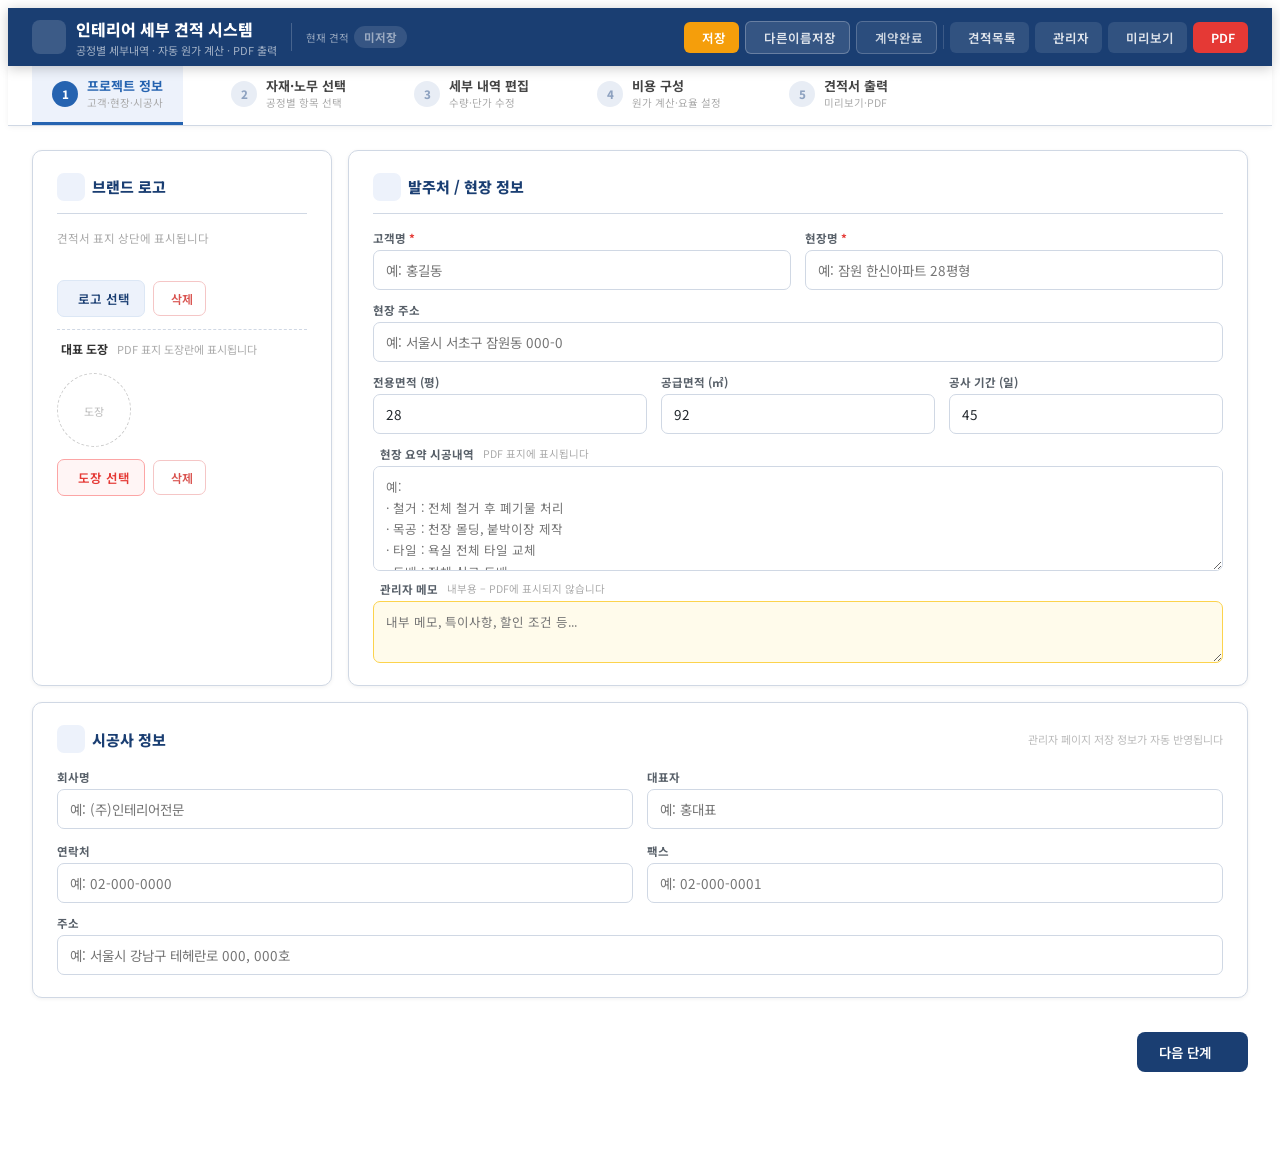
==== index.html @ 46f05d54 "Add files via upload" ====
<!DOCTYPE html>
<html lang="ko">
<head>
<meta charset="UTF-8">
<meta name="viewport" content="width=device-width,initial-scale=1.0">
<title>인테리어 세부 견적 시스템 v6.1</title>

<!-- 구글 폰트 (온라인 환경) / 오프라인이면 시스템 폰트 사용 -->
<link rel="preconnect" href="https://fonts.googleapis.com">
<link rel="preconnect" href="https://fonts.gstatic.com" crossorigin>
<link href="https://fonts.googleapis.com/css2?family=Noto+Sans+KR:wght@300;400;500;600;700;800&display=block" rel="stylesheet">
<!-- FontAwesome 로컬 (오프라인 지원) -->
<link href="libs/fontawesome.min.css" rel="stylesheet">
<style>
/* 오프라인 시스템 폰트 폴백 */
body { font-family: 'Noto Sans KR', 'Malgun Gothic', '맑은 고딕', 'Apple SD Gothic Neo', 'NanumGothic', sans-serif !important; }
</style>
<link href="css/style.css" rel="stylesheet">
<link href="css/estimate.css" rel="stylesheet">

<style>
/* ── CSS 변수 ──────────────────────────────────── */
:root {
  --navy:       #1a3e72;
  --navy2:      #2563b0;
  --navy-light: #dce7f5;
  --navy-bg:    #edf2fb;
  --border:     #d0d8e4;
  --green:      #22c55e;
  --step-done:  #10b981;
}

/* ════════════════════════════════════════════
   헤더
════════════════════════════════════════════ */
.app-header {
  position: sticky; top: 0; z-index: 200;
  background: var(--navy);
  box-shadow: 0 2px 12px rgba(0,0,0,.22);
  padding: 0;
}
.app-header-inner {
  max-width: 1380px; margin: 0 auto;
  display: flex; align-items: center;
  padding: 0 24px; height: 58px; gap: 14px;
}
.app-logo-wrap { display: flex; align-items: center; gap: 10px; flex-shrink: 0; }
.app-logo-icon { width: 34px; height: 34px; background: rgba(255,255,255,.15);
                 border-radius: 8px; display: flex; align-items: center;
                 justify-content: center; font-size: 18px; color: #fff; }
.app-title { font-size: 16px; font-weight: 800; color: #fff; white-space: nowrap; }
.app-subtitle { font-size: 11px; color: rgba(255,255,255,.6); margin-top: 1px; }
.header-divider { width: 1px; height: 28px; background: rgba(255,255,255,.2); flex-shrink: 0; }
.header-actions { display: flex; align-items: center; gap: 6px; margin-left: auto; }

/* 헤더 버튼 */
.hbtn {
  display: inline-flex; align-items: center; gap: 5px;
  padding: 6px 13px; border-radius: 6px; border: none;
  font: 600 12.5px 'Noto Sans KR', sans-serif;
  cursor: pointer; transition: .15s; white-space: nowrap;
}
.hbtn-ghost { background: rgba(255,255,255,.1); color: rgba(255,255,255,.85); }
.hbtn-ghost:hover { background: rgba(255,255,255,.2); color: #fff; }
.hbtn-save  { background: #f59e0b; color: #fff; }
.hbtn-save:hover { background: #d97706; }
.hbtn-saveas { background: rgba(255,255,255,.12); color: rgba(255,255,255,.85); border: 1px solid rgba(255,255,255,.25); }
.hbtn-saveas:hover { background: rgba(255,255,255,.22); color: #fff; }
.hbtn-contract { background: rgba(255,255,255,.08); color: rgba(255,255,255,.75); border: 1.5px solid rgba(255,255,255,.2); }
.hbtn-contract:hover { background: rgba(16,185,129,.25); color: #6ee7b7; border-color: #10b981; }
.hbtn-contract.contracted { background: #10b981; color: #fff; border-color: #10b981; }
.hbtn-contract.contracted:hover { background: #059669; }
.hbtn-pdf   { background: #e53935; color: #fff; }
.hbtn-pdf:hover { background: #c62828; }

/* 현재 견적 배지 */
.cur-est-wrap  { display: flex; align-items: center; gap: 5px; }
.cur-est-label { font-size: 10.5px; color: rgba(255,255,255,.55); }
.cur-est-badge { font-size: 11.5px; font-weight: 700; padding: 3px 10px;
                 border-radius: 99px; white-space: nowrap;
                 max-width: 160px; overflow: hidden; text-overflow: ellipsis; }
.cur-est-badge.unsaved    { background: rgba(255,255,255,.12); color: rgba(255,255,255,.5); }
.cur-est-badge.saved      { background: #22c55e; color: #fff; }
.cur-est-badge.contracted { background: #10b981; color: #fff; }

/* 견적 목록 카드 상태 */
.est-card.contracted { border-color: #10b981 !important; background: #f0fdf4 !important; }
.est-card.current    { border-color: #f59e0b !important; }
.est-badge-contracted { display:inline-flex;align-items:center;gap:4px;
  background:#10b981;color:#fff;font-size:10px;font-weight:700;
  padding:2px 8px;border-radius:99px;white-space:nowrap; }
.est-badge-current { display:inline-flex;align-items:center;gap:4px;
  background:#f59e0b;color:#fff;font-size:10px;font-weight:700;
  padding:2px 8px;border-radius:99px;white-space:nowrap; }
/* 필터 버튼 */
.est-filter-btn { padding:4px 12px;border:1.5px solid var(--border);border-radius:99px;
  font:600 11.5px 'Noto Sans KR',sans-serif;cursor:pointer;background:#fff;
  color:#555;transition:.15s; }
.est-filter-btn.active  { background:var(--navy);color:#fff;border-color:var(--navy); }
.est-filter-btn:hover:not(.active) { background:#f0f4ff; border-color:var(--navy); }

/* ════════════════════════════════════════════
   스텝 네비게이션 (상단 수평)
════════════════════════════════════════════ */
.step-nav-bar {
  background: #fff;
  border-bottom: 1px solid var(--border);
  padding: 0;
  position: sticky; top: 58px; z-index: 150;
  box-shadow: 0 1px 6px rgba(0,0,0,.06);
}
.step-nav-inner {
  max-width: 1380px; margin: 0 auto;
  padding: 0 24px;
  display: flex; align-items: stretch;
  overflow-x: auto;
  scrollbar-width: none;
}
.step-nav-inner::-webkit-scrollbar { display: none; }

.step-item {
  display: flex; align-items: center; gap: 9px;
  padding: 12px 20px; cursor: pointer;
  border-bottom: 3px solid transparent;
  transition: .2s; white-space: nowrap; flex-shrink: 0;
  user-select: none;
}
.step-item:hover { background: var(--navy-bg); }
.step-item.active { border-bottom-color: var(--navy2); background: var(--navy-bg); }
.step-item.completed { border-bottom-color: var(--step-done); }

.step-num {
  width: 26px; height: 26px; border-radius: 50%;
  display: flex; align-items: center; justify-content: center;
  font-size: 11.5px; font-weight: 800; flex-shrink: 0;
  background: #e8edf5; color: #8ea2c0;
  transition: .2s;
}
.step-item.active   .step-num { background: var(--navy2); color: #fff; }
.step-item.completed .step-num { background: var(--step-done); color: #fff; }

.step-info { display: flex; flex-direction: column; }
.step-name { font-size: 13px; font-weight: 700; color: #444; line-height: 1.2; }
.step-item.active    .step-name { color: var(--navy2); }
.step-item.completed .step-name { color: var(--step-done); }
.step-desc { font-size: 10.5px; color: #aaa; margin-top: 1px; }

.step-connector {
  width: 28px; flex-shrink: 0;
  display: flex; align-items: center; justify-content: center;
  color: #d0d8e4; font-size: 12px;
}

/* ════════════════════════════════════════════
   메인 레이아웃
════════════════════════════════════════════ */
.app-main {
  max-width: 1380px; margin: 0 auto;
  padding: 24px 24px 80px;
}

.content-section { display: none; }
.content-section.active { display: block; }

/* 카드 */
.card {
  background: #fff; border-radius: 10px;
  border: 1px solid var(--border);
  box-shadow: 0 1px 4px rgba(0,0,0,.06);
  padding: 22px 24px; margin-bottom: 16px;
}
.card-title {
  font-size: 15px; font-weight: 800; color: var(--navy);
  margin-bottom: 16px; padding-bottom: 12px;
  border-bottom: 1px solid var(--border);
  display: flex; align-items: center; gap: 7px;
}
.card-title .title-icon {
  width: 28px; height: 28px; background: var(--navy-bg);
  border-radius: 7px; display: flex; align-items: center;
  justify-content: center; font-size: 13px; color: var(--navy2);
  flex-shrink: 0;
}
.card-header-row {
  display: flex; align-items: center;
  justify-content: space-between; margin-bottom: 16px;
}
.card-header-row .card-title { margin-bottom: 0; border: none; padding: 0; }

/* 폼 그리드 */
.form-grid-2 { display: grid; grid-template-columns: 1fr 1fr; gap: 14px; }
.form-grid-3 { display: grid; grid-template-columns: 1fr 1fr 1fr; gap: 14px; }
@media(max-width:768px) {
  .form-grid-2, .form-grid-3 { grid-template-columns: 1fr; }
}
.form-group { display: flex; flex-direction: column; gap: 4px; }
.form-label {
  font-size: 11.5px; font-weight: 700; color: #586069;
  display: flex; align-items: center; gap: 3px;
}
.form-label .req { color: #e53935; }
.form-input {
  padding: 9px 12px; border: 1.5px solid var(--border);
  border-radius: 7px; font: 13.5px 'Noto Sans KR', sans-serif;
  color: #24292e; transition: .15s; width: 100%; box-sizing: border-box;
}
.form-input:focus {
  outline: none; border-color: var(--navy2);
  box-shadow: 0 0 0 3px rgba(37,99,176,.12);
}

/* 스텝 액션 버튼 영역 */
.step-actions {
  display: flex; justify-content: flex-end; gap: 10px;
  padding: 18px 0 6px; align-items: center;
}
.step-actions .left { margin-right: auto; }
.btn-nav.left { margin-right: auto; }

/* 공통 버튼 */
.btn-nav {
  display: inline-flex; align-items: center; gap: 7px;
  padding: 10px 22px; border-radius: 8px; border: none;
  font: 600 13.5px 'Noto Sans KR', sans-serif;
  cursor: pointer; transition: .15s;
}
.btn-nav-primary   { background: var(--navy); color: #fff; }
.btn-nav-primary:hover { background: var(--navy2); }
.btn-nav-secondary { background: #fff; color: #555; border: 1.5px solid var(--border); }
.btn-nav-secondary:hover { background: var(--navy-bg); border-color: var(--navy); color: var(--navy); }

/* ════════════════════════════════════════════
   STEP 1 – 로고 업로드
════════════════════════════════════════════ */
.logo-upload-area {
  display: flex; align-items: center; gap: 16px;
  padding: 10px 0 4px;
}
.logo-preview-img {
  height: 52px; object-fit: contain; max-width: 170px;
  border: 1.5px solid var(--border); border-radius: 8px;
  display: none; background: #f8f9fa;
}
.logo-btn-group { display: flex; gap: 8px; align-items: center; }
.btn-logo-upload {
  display: inline-flex; align-items: center; gap: 6px;
  padding: 8px 14px; background: var(--navy-bg); color: var(--navy);
  border: 1.5px solid var(--navy-light); border-radius: 7px;
  font: 600 12.5px 'Noto Sans KR', sans-serif; cursor: pointer; transition: .15s;
}
.btn-logo-upload:hover { background: var(--navy-light); }
.btn-logo-delete {
  display: inline-flex; align-items: center; gap: 5px;
  padding: 8px 12px; background: #fff; color: #d9534f;
  border: 1.5px solid #f5c6c6; border-radius: 7px;
  font: 600 12px 'Noto Sans KR', sans-serif; cursor: pointer; transition: .15s;
}
.btn-logo-delete:hover { background: #fff0f0; border-color: #d9534f; }

/* ── 도장 업로드 ─────────────────────────── */
.stamp-upload-area {
  display: flex; align-items: center; gap: 12px;
  padding: 8px 0 4px;
}
.stamp-preview-img {
  width: 72px; height: 72px; object-fit: contain;
  border: 1.5px dashed #e53935; border-radius: 50%;
  display: none; background: #fff8f8;
}
.stamp-divider {
  border: none; border-top: 1px dashed var(--border);
  margin: 12px 0 10px;
}

/* ════════════════════════════════════════════
   STEP 2 – 자재/노무 선택
════════════════════════════════════════════ */
.sel-tabs { display: flex; gap: 8px; margin-bottom: 16px; }
.sel-tab {
  padding: 8px 22px; border: 1.5px solid var(--border);
  border-radius: 20px; background: #fff;
  font: 600 13px 'Noto Sans KR', sans-serif;
  cursor: pointer; transition: .18s; color: #666;
}
.sel-tab.active { background: var(--navy); color: #fff; border-color: var(--navy); }
.sel-tab:hover:not(.active) { background: var(--navy-bg); border-color: var(--navy); color: var(--navy); }

/* 필터 툴바 */
.filter-bar {
  display: flex; gap: 8px; margin-bottom: 14px;
  flex-wrap: wrap; align-items: center;
  padding: 10px 14px; background: #f8fafc;
  border: 1px solid var(--border); border-radius: 8px;
}
.filter-select {
  padding: 6px 10px; border: 1.5px solid var(--border);
  border-radius: 6px; font: 600 12px 'Noto Sans KR', sans-serif;
  color: #333; background: #fff; cursor: pointer;
}
.filter-select:focus { outline: none; border-color: var(--navy2); }
.filter-reset-btn {
  padding: 6px 12px; border: 1.5px solid var(--border);
  border-radius: 6px; font: 500 12px 'Noto Sans KR', sans-serif;
  background: #fff; cursor: pointer; color: #586069; transition: .15s;
}
.filter-reset-btn:hover { background: var(--navy-bg); border-color: var(--navy); color: var(--navy); }

/* 공정 아코디언 */
.proc-block { margin-bottom: 10px; border: 1px solid var(--border); border-radius: 9px; overflow: hidden; }
.proc-block-hdr {
  display: flex; align-items: center; padding: 11px 14px;
  background: #f4f7fc; cursor: pointer; user-select: none;
  border-bottom: 1px solid transparent; gap: 10px; transition: .15s;
}
.proc-block-hdr:hover { background: var(--navy-bg); }
.proc-block-hdr.open { border-bottom-color: var(--border); }
.proc-icon {
  width: 28px; height: 28px; background: var(--navy); color: #fff;
  border-radius: 6px; display: flex; align-items: center;
  justify-content: center; font-size: 11px; font-weight: 800; flex-shrink: 0;
}
.proc-name { font-weight: 700; font-size: 13.5px; color: #1a2e4a; flex: 1; }
.sel-badge {
  font-size: 11px; color: var(--navy); background: var(--navy-light);
  padding: 2px 10px; border-radius: 99px; font-weight: 700;
}
.toggle-arr { color: #aaa; transition: .25s; font-size: 12px; }
.proc-block-hdr.open .toggle-arr { transform: rotate(180deg); }
.proc-items { display: none; padding: 12px; background: #fff; }
.proc-block-hdr.open + .proc-items { display: block; }

/* 자재·노무 카드 */
.item-grid {
  display: grid;
  grid-template-columns: repeat(auto-fill, minmax(200px, 1fr));
  gap: 8px;
}
.item-card {
  border: 2px solid var(--border); border-radius: 8px;
  padding: 11px 12px; cursor: pointer; transition: .15s;
  background: #fff; position: relative;
}
.item-card:hover { border-color: var(--navy); box-shadow: 0 2px 8px rgba(26,62,114,.1); }
.item-card.selected { border-color: var(--navy); background: var(--navy-bg); }
.ic-grade { display: inline-block; padding: 1px 7px; border-radius: 99px; font-size: 10px; font-weight: 700; margin-bottom: 4px; }
.ic-grade-실속형   { background: #fef9e7; color: #f9a825; }
.ic-grade-기본형   { background: #e6f4ea; color: #34a853; }
.ic-grade-중급형   { background: #e8f0fe; color: #4285f4; }
.ic-grade-고급형   { background: #fce8e6; color: #ea4335; }
.ic-grade-프리미엄 { background: #f3e5f5; color: #8e24aa; }
.ic-grade-공통     { background: #f1f3f4; color: #5f6368; }
.ic-basis { display: inline-block; padding: 1px 7px; border-radius: 99px; font-size: 10px; font-weight: 700; background: #e8f5e9; color: #2e7d32; margin-bottom: 4px; }
.ic-name  { font-size: 13px; font-weight: 700; color: var(--navy); margin-bottom: 2px; }
.ic-spec  { font-size: 11px; color: #888; margin-bottom: 6px; line-height: 1.4; }
.ic-price { font-size: 14px; font-weight: 800; color: var(--navy); }
.ic-unit  { font-size: 10px; color: #aaa; margin-left: 2px; }
.ic-chk {
  position: absolute; top: 8px; right: 8px;
  width: 20px; height: 20px; border-radius: 50%;
  background: var(--navy); color: #fff;
  display: none; align-items: center; justify-content: center; font-size: 10px;
}
.item-card.selected .ic-chk { display: flex; }

/* 선택 현황 바 */
.sel-status {
  margin-top: 16px; padding: 12px 18px;
  background: var(--navy-bg); border-radius: 8px;
  display: flex; gap: 24px; flex-wrap: wrap;
  font-size: 13px; align-items: center;
  border: 1px solid var(--navy-light);
}
.sel-status-item { display: flex; align-items: center; gap: 6px; }
.sel-status-item strong { font-size: 16px; font-weight: 800; color: var(--navy); }
.sel-status-hint { margin-left: auto; font-size: 11px; color: #888; }

/* ════════════════════════════════════════════
   STEP 3 – 세부내역 테이블
════════════════════════════════════════════ */
.table-toolbar {
  display: flex; align-items: center;
  justify-content: space-between; margin-bottom: 12px;
  flex-wrap: wrap; gap: 8px;
}
.table-info-text {
  font-size: 11.5px; color: #888; line-height: 1.5;
}

.edit-table { width: 100%; border-collapse: collapse; font-size: 12.5px; table-layout: fixed; }
.edit-table th {
  background: var(--navy); color: #fff; padding: 9px 8px;
  text-align: center; font-weight: 700;
  border: 1px solid #1a4e96; white-space: nowrap;
  font-size: 12px;
}
.edit-table td {
  padding: 5px 6px; border: 1px solid var(--border);
  vertical-align: middle;
}
.edit-table input[type=text],
.edit-table input[type=number] {
  width: 100%; padding: 5px 7px; border: 1px solid #ccd6e0;
  border-radius: 5px; font: 12.5px 'Noto Sans KR', sans-serif;
  background: #fff; box-sizing: border-box; transition: .12s;
}
.edit-table input:focus {
  outline: none; border-color: var(--navy2);
  box-shadow: 0 0 0 2px rgba(37,99,176,.1);
}
.edit-table .cat-hdr td {
  background: linear-gradient(135deg, #dce7f5, #e8f0fa);
  font-weight: 800; color: var(--navy);
  padding: 8px 12px; font-size: 12.5px;
}
.edit-table .sub-tr td {
  background: #f0f5fb; font-weight: 700; color: var(--navy);
  border-top: 2px solid var(--navy2); font-size: 12px;
}
.edit-table tfoot td {
  font-weight: 600; padding: 8px 10px; font-size: 12.5px;
}
.del-btn {
  padding: 3px 8px; font-size: 11px; background: #fff;
  border: 1px solid #d9534f; color: #d9534f; border-radius: 4px; cursor: pointer;
}
.del-btn:hover { background: #d9534f; color: #fff; }
.add-row-btn {
  padding: 4px 11px; font-size: 12px; background: #fff;
  border: 1.5px solid var(--navy); color: var(--navy);
  border-radius: 5px; cursor: pointer; transition: .15s;
}
.add-row-btn:hover { background: var(--navy); color: #fff; }

/* 자재·노무 구분 뱃지 */
.type-badge-mat { background: #dce7f5; color: #1a3e72; font-size: 9.5px; font-weight: 700; padding: 1px 6px; border-radius: 99px; margin-right: 3px; }
.type-badge-lab { background: #e8f5e9; color: #2e7d32; font-size: 9.5px; font-weight: 700; padding: 1px 6px; border-radius: 99px; margin-right: 3px; }

/* 이동 버튼 */
.move-btn {
  padding: 3px 6px; font-size: 10px; background: #fff;
  border: 1px solid #ccd6e0; color: #555; border-radius: 4px;
  cursor: pointer; margin-right: 2px; transition: .12s;
}
.move-btn:hover { background: var(--navy-bg); border-color: var(--navy); color: var(--navy); }

/* 단위 팝오버 */
.unit-btn-wrap { position: relative; display: inline-flex; width: 100%; }
.unit-input-small { width: 100%; cursor: pointer; background: #f4f7fb !important; text-align: center; }
.unit-popup {
  display: none; position: absolute; top: 100%; left: 0;
  background: #fff; border: 1.5px solid var(--border);
  border-radius: 7px; box-shadow: 0 4px 16px rgba(0,0,0,.14);
  z-index: 500; white-space: nowrap; padding: 6px;
}
.unit-popup.open { display: flex; flex-wrap: wrap; gap: 4px; min-width: 180px; }
.unit-opt {
  padding: 4px 10px; font-size: 12px; border: 1px solid var(--border);
  border-radius: 5px; cursor: pointer; background: #fff;
}
.unit-opt:hover { background: var(--navy-light); border-color: var(--navy); color: var(--navy); }

/* 품목명 팝오버 */
.name-btn-wrap { position: relative; width: 100%; }
.name-popup {
  display: none; position: absolute; top: 100%; left: 0;
  background: #fff; border: 1.5px solid var(--border); border-radius: 7px;
  box-shadow: 0 4px 16px rgba(0,0,0,.15); z-index: 500;
  min-width: 220px; max-height: 240px; overflow-y: auto; padding: 4px 0;
}
.name-popup.open { display: block; }

/* ════════════════════════════════════════════
   STEP 4 – 비용 구성
════════════════════════════════════════════ */
.cost-layout { display: grid; grid-template-columns: 1.4fr 1fr; gap: 20px; align-items: start; }
@media(max-width: 900px) { .cost-layout { grid-template-columns: 1fr; } }

.cost-tbl { width: 100%; border-collapse: collapse; font-size: 13.5px; }
.cost-tbl td { padding: 9px 16px; border-bottom: 1px solid #eef0f3; vertical-align: middle; }
.cost-tbl .g-lbl { color: #586069; }
.cost-tbl .g-val { text-align: right; font-weight: 600; min-width: 110px; }
.cost-tbl .g-sub { background: var(--navy-bg); }
.cost-tbl .g-sub .g-lbl { color: var(--navy); font-weight: 700; }
.cost-tbl .g-sub .g-val { color: var(--navy); font-weight: 800; font-size: 14px; }
.cost-tbl .g-total { background: var(--navy); }
.cost-tbl .g-total td { color: #fff; font-weight: 800; font-size: 15px; padding: 13px 16px; border-bottom: none; }

/* VAT 토글 */
.vat-toggle { display: flex; border: 1.5px solid var(--navy); border-radius: 7px; overflow: hidden; }
.vat-toggle button {
  padding: 6px 16px; border: none; background: #fff;
  font: 600 12.5px 'Noto Sans KR', sans-serif;
  color: var(--navy); cursor: pointer; transition: .15s;
}
.vat-toggle button.active { background: var(--navy); color: #fff; }
.vat-toggle button:hover:not(.active) { background: var(--navy-bg); }

/* 요율 그리드 */
.rate-grid-3 { display: grid; grid-template-columns: repeat(3, 1fr); gap: 12px; }
@media(max-width: 700px) { .rate-grid-3 { grid-template-columns: 1fr 1fr; } }
.rg label { display: block; font-size: 11px; font-weight: 700; color: #586069; margin-bottom: 4px; }
.rg input {
  width: 100%; padding: 7px 10px; border: 1.5px solid var(--border);
  border-radius: 6px; font: 13px 'Noto Sans KR', sans-serif;
}
.rg input:focus { outline: none; border-color: var(--navy); }
.rg .rg-hint { font-size: 10px; color: #bbb; margin-top: 2px; }

/* ════════════════════════════════════════════
   STEP 5 – 미리보기
════════════════════════════════════════════ */
.preview-wrap {
  border: 1px solid var(--border); border-radius: 8px;
  overflow: hidden; background: #f0f4f8; padding: 16px;
}

/* ════════════════════════════════════════════
   Toast
════════════════════════════════════════════ */
#toast-msg {
  display: none; position: fixed; bottom: 28px; right: 28px;
  background: #1a2e4a; color: #fff;
  padding: 12px 22px; border-radius: 9px; font-size: 13px; z-index: 9999;
  box-shadow: 0 4px 16px rgba(0,0,0,.25);
}

/* ════════════════════════════════════════════
   견적서 숨김 래퍼
════════════════════════════════════════════ */
#estimate-doc-wrap {
  position: absolute; left: -9999px; top: 0; width: 794px; background: #fff;
}

/* 플로팅 네비 제거됨 */
#floating-nav { display: none !important; }

/* ════════════════════════════════════════════
   모달
════════════════════════════════════════════ */
.modal-overlay {
  display: none; position: fixed; inset: 0;
  background: rgba(0,0,0,.5); z-index: 1000;
  align-items: center; justify-content: center;
}
.modal-overlay.open { display: flex; }
.modal-box {
  background: #fff; border-radius: 12px;
  box-shadow: 0 20px 60px rgba(0,0,0,.25);
  width: 95%; max-height: 90vh; overflow: hidden;
  display: flex; flex-direction: column;
}
.modal-box-sm  { max-width: 460px; }
.modal-box-lg  { max-width: 820px; }
.modal-hdr {
  display: flex; align-items: center;
  justify-content: space-between;
  padding: 18px 24px 16px; border-bottom: 1px solid var(--border);
  flex-shrink: 0;
}
.modal-hdr h2 {
  font-size: 16px; font-weight: 800; color: var(--navy);
  display: flex; align-items: center; gap: 8px;
}
.modal-close-btn {
  width: 30px; height: 30px; border-radius: 50%; border: none;
  background: #f0f4f8; color: #666; font-size: 14px;
  cursor: pointer; display: flex; align-items: center; justify-content: center;
  transition: .15s;
}
.modal-close-btn:hover { background: #e0e8f0; color: #333; }
.modal-body { flex: 1; overflow-y: auto; padding: 24px; }
.modal-body-pad0 { padding: 0; }

/* ════════════════════════════════════════════
   견적 목록 카드
════════════════════════════════════════════ */
.est-card {
  border: 1px solid var(--border); border-radius: 10px;
  padding: 16px 18px; background: #fff;
  transition: .15s; margin-bottom: 10px;
}
.est-card:hover { border-color: var(--navy); box-shadow: 0 2px 8px rgba(26,62,114,.1); }
.est-card-header { display: flex; align-items: center; gap: 8px; margin-bottom: 8px; }
.est-card-title { font-size: 14px; font-weight: 800; color: var(--navy); flex: 1; }
.est-card-ver { font-size: 11px; background: var(--navy); color: #fff; padding: 2px 8px; border-radius: 99px; }
.est-card-meta { display: flex; gap: 16px; font-size: 12px; color: #666; flex-wrap: wrap; margin-bottom: 10px; }
.est-card-meta span { display: flex; align-items: center; gap: 4px; }
.est-card-actions { display: flex; gap: 6px; flex-wrap: wrap; }
.est-card-btn {
  padding: 5px 12px; font-size: 12px; border-radius: 6px;
  border: 1.5px solid var(--border); background: #fff; color: #555;
  cursor: pointer; transition: .12s;
}
.est-card-btn:hover { background: var(--navy-bg); border-color: var(--navy); color: var(--navy); }
.est-card-btn.primary { background: var(--navy); color: #fff; border-color: var(--navy); }
.est-card-btn.primary:hover { background: var(--navy2); }
.est-card-btn.danger { color: #d9534f; border-color: #f5c6c6; }
.est-card-btn.danger:hover { background: #fff0f0; border-color: #d9534f; }

/* ════════════════════════════════════════════
   로고 미리보기 (헤더 내)
════════════════════════════════════════════ */
.step-badge {
  display: inline-flex; align-items: center; gap: 4px;
  font-size: 11px; padding: 3px 9px; border-radius: 99px;
  font-weight: 700;
}
.step-badge-waiting { background: #f1f3f4; color: #888; }
.step-badge-done    { background: #e6f4ea; color: #34a853; }

/* ════════════════════════════════════════════
   세부내역 편집 – 잠금/서비스/실행단가 스타일
════════════════════════════════════════════ */
/* 잠금 행 */
.row-locked td {
  background: #f3f4f6 !important;
  color: #9ca3af !important;
  user-select: none;
}
.row-locked td input,
.row-locked td select {
  background: #e5e7eb !important;
  color: #9ca3af !important;
  pointer-events: none;
}
/* 서비스 행 */
.row-service td {
  color: #dc2626 !important;
}
.row-service td input {
  color: #dc2626 !important;
  font-weight: 700;
}
/* 실행단가 열 – 관리자 전용 배경 */
.exec-col {
  background: #fffbeb;
}
/* 아이콘 버튼 공통 */
.icon-btn {
  background: none; border: none; cursor: pointer;
  padding: 3px 5px; border-radius: 4px; font-size: 13px;
  line-height: 1; transition: opacity .15s;
}
.icon-btn:hover { opacity: .7; }
/* 편집 테이블 tfoot */
.edit-tfoot-row td {
  background: #f0f5fb;
  font-size: 12px;
  border-top: 2px solid #2563b0;
  padding: 8px 10px;
  color: #1a3e72;
}
.edit-tfoot-exec-row td {
  background: #fff8e6;
  border-top: 1px dashed #fbbf24;
  padding: 6px 10px;
  font-size: 11.5px;
  color: #78350f;
}

/* ════════════════════════════════════════════
   실행 원가 계산서 카드 (관리자 전용)
════════════════════════════════════════════ */
.exec-cost-card {
  border-color: #fcd34d !important;
  background: #fffdf5 !important;
}
.exec-proc-card {
  border-color: #fcd34d !important;
  background: #fffdf5 !important;
}
.exec-proc-tbl {
  width: 100%; border-collapse: collapse; font-size: 12px;
}
.exec-proc-tbl tr:hover td { background: #fef9ec; }
.exec-cost-tbl .g-lbl { color: #78350f; font-size: 12.5px; }
.exec-cost-tbl .g-val { color: #92400e; }
.exec-cost-tbl .g-sub td { background: #fef3c7 !important; }
.exec-total-row td { background: #f59e0b !important; color: #fff !important; }
.exec-margin-row td {
  background: #ecfdf5 !important;
  border-top: 2px solid #059669 !important;
  padding: 10px 16px !important;
  vertical-align: top;
}
.exec-margin-row #ec-margin {
  font-size: 14px;
  line-height: 1.4;
}
/* 품목명 팝업 뱃지 */
.name-opt-badge {
  font-size: 9px; font-weight: 700; border-radius: 3px;
  padding: 1px 5px; margin-right: 5px; vertical-align: middle; flex-shrink: 0;
}
.name-opt-badge.mat { background: #dbeafe; color: #1d4ed8; }
.name-opt-badge.lab { background: #d1fae5; color: #065f46; }
.name-opt-price {
  margin-left: auto; font-size: 10.5px; color: #888;
  padding-left: 8px; white-space: nowrap;
}
/* name-opt: 기존 스타일(padding:7px 14px) 을 flex 레이아웃으로 override */
.name-opt {
  display: flex; align-items: center; padding: 6px 12px;
  cursor: pointer; border-bottom: 1px solid #f0f4f8; font-size: 12.5px;
}
.name-opt:hover { background: #f0f4ff; color: var(--navy); }
</style>
</head>
<body>

<!-- ════════════════════════════════════════════
     헤더
════════════════════════════════════════════ -->
<header class="app-header">
  <div class="app-header-inner">
    <div class="app-logo-wrap">
      <div class="app-logo-icon"><i class="fas fa-file-invoice-dollar"></i></div>
      <div>
        <div class="app-title">인테리어 세부 견적 시스템</div>
        <div class="app-subtitle">공정별 세부내역 · 자동 원가 계산 · PDF 출력</div>
      </div>
    </div>

    <div class="header-divider"></div>

    <div class="cur-est-wrap">
      <span class="cur-est-label">현재 견적</span>
      <span id="current-est-badge" class="cur-est-badge unsaved">미저장</span>
    </div>

    <div class="header-actions">
      <!-- 저장 (스마트: 최초=팝업, 이후=즉시) -->
      <button class="hbtn hbtn-save" onclick="smartSave()" title="저장 (최초 저장 시 제목 입력)">
        <i class="fas fa-save"></i> 저장
      </button>
      <!-- 다른 이름으로 저장 -->
      <button class="hbtn hbtn-saveas" onclick="saveAsNew()" title="다른 이름으로 새 버전 저장">
        <i class="fas fa-copy"></i> 다른이름저장
      </button>
      <!-- 계약 완료 -->
      <button class="hbtn hbtn-contract" id="btn-contract" onclick="toggleContract()" title="계약완료로 표시">
        <i class="fas fa-handshake"></i> 계약완료
      </button>
      <div class="header-divider" style="height:24px;background:rgba(255,255,255,.15)"></div>
      <button class="hbtn hbtn-ghost" onclick="openEstimateList()" title="저장된 견적 목록">
        <i class="fas fa-folder-open"></i> 견적목록
      </button>
      <button class="hbtn hbtn-ghost" onclick="window.open('admin.html','_blank')">
        <i class="fas fa-cog"></i> 관리자
      </button>
      <button class="hbtn hbtn-ghost" id="previewBtn">
        <i class="fas fa-eye"></i> 미리보기
      </button>
      <button class="hbtn hbtn-pdf" onclick="doPDF()">
        <i class="fas fa-file-pdf"></i> PDF
      </button>
    </div>
  </div>
</header>

<!-- ════════════════════════════════════════════
     스텝 네비게이션
════════════════════════════════════════════ -->
<nav class="step-nav-bar">
  <div class="step-nav-inner">
    <div class="step-item active" data-step="1" onclick="goStep(1)" title="프로젝트 정보 입력">
      <div class="step-num">1</div>
      <div class="step-info">
        <div class="step-name">프로젝트 정보</div>
        <div class="step-desc">고객·현장·시공사</div>
      </div>
    </div>
    <div class="step-connector"><i class="fas fa-chevron-right"></i></div>
    <div class="step-item" data-step="2" onclick="goStep(2)" title="자재·노무 선택">
      <div class="step-num">2</div>
      <div class="step-info">
        <div class="step-name">자재·노무 선택</div>
        <div class="step-desc">공정별 항목 선택</div>
      </div>
    </div>
    <div class="step-connector"><i class="fas fa-chevron-right"></i></div>
    <div class="step-item" data-step="3" onclick="goStep(3)" title="세부 내역 편집">
      <div class="step-num">3</div>
      <div class="step-info">
        <div class="step-name">세부 내역 편집</div>
        <div class="step-desc">수량·단가 수정</div>
      </div>
    </div>
    <div class="step-connector"><i class="fas fa-chevron-right"></i></div>
    <div class="step-item" data-step="4" onclick="goStep(4)" title="비용 구성 확인">
      <div class="step-num">4</div>
      <div class="step-info">
        <div class="step-name">비용 구성</div>
        <div class="step-desc">원가 계산·요율 설정</div>
      </div>
    </div>
    <div class="step-connector"><i class="fas fa-chevron-right"></i></div>
    <div class="step-item" data-step="5" onclick="goStep(5)" title="견적서 출력">
      <div class="step-num">5</div>
      <div class="step-info">
        <div class="step-name">견적서 출력</div>
        <div class="step-desc">미리보기·PDF</div>
      </div>
    </div>
  </div>
</nav>

<!-- ════════════════════════════════════════════
     메인 콘텐츠
════════════════════════════════════════════ -->
<main class="app-main">

<!-- ══════════════════════════════════════
     STEP 1 – 프로젝트 정보
══════════════════════════════════════ -->
<section class="content-section active" id="step1">

  <!-- 로고 + 발주처 한 줄 배치 -->
  <div style="display:grid;grid-template-columns:300px 1fr;gap:16px;margin-bottom:16px">
    <!-- 로고 카드 -->
    <div class="card" style="margin-bottom:0">
      <div class="card-title">
        <span class="title-icon"><i class="fas fa-image"></i></span>
        브랜드 로고
      </div>
      <div style="font-size:11.5px;color:#aaa;margin-bottom:10px">견적서 표지 상단에 표시됩니다</div>
      <div class="logo-upload-area">
        <img id="logo-preview" class="logo-preview-img" alt="로고 미리보기">
      </div>
      <div class="logo-btn-group" style="margin-top:10px">
        <label class="btn-logo-upload">
          <i class="fas fa-upload"></i> 로고 선택
          <input type="file" id="logo-input" accept="image/*" style="display:none">
        </label>
        <button class="btn-logo-delete" onclick="removeLogo()">
          <i class="fas fa-trash"></i> 삭제
        </button>
      </div>

      <!-- 도장 업로드 구분선 -->
      <hr class="stamp-divider">
      <div style="font-size:12px;color:#888;margin-bottom:8px">
        <i class="fas fa-stamp" style="color:#e53935;margin-right:4px"></i>
        <strong style="color:#333">대표 도장</strong>
        <span style="font-size:11px;color:#aaa;margin-left:6px">PDF 표지 도장란에 표시됩니다</span>
      </div>
      <div class="stamp-upload-area">
        <img id="stamp-preview" class="stamp-preview-img" alt="도장 미리보기">
        <div id="stamp-empty-hint" style="width:72px;height:72px;border:1.5px dashed #ccc;border-radius:50%;display:flex;align-items:center;justify-content:center;font-size:11px;color:#bbb;flex-direction:column;gap:2px">
          <i class="fas fa-stamp" style="font-size:18px;opacity:.4"></i>
          <span>도장</span>
        </div>
      </div>
      <div class="logo-btn-group" style="margin-top:8px">
        <label class="btn-logo-upload" style="background:#fff5f5;color:#e53935;border-color:#fca5a5">
          <i class="fas fa-upload"></i> 도장 선택
          <input type="file" id="stamp-input" accept="image/*" style="display:none">
        </label>
        <button class="btn-logo-delete" onclick="removeStamp()">
          <i class="fas fa-trash"></i> 삭제
        </button>
      </div>
    </div>

    <!-- 발주처 / 현장 정보 -->
    <div class="card" style="margin-bottom:0">
      <div class="card-title">
        <span class="title-icon"><i class="fas fa-building"></i></span>
        발주처 / 현장 정보
      </div>
      <div class="form-grid-2" style="margin-bottom:12px">
        <div class="form-group">
          <label class="form-label">고객명 <span class="req">*</span></label>
          <input class="form-input" id="clientName" placeholder="예: 홍길동">
        </div>
        <div class="form-group">
          <label class="form-label">현장명 <span class="req">*</span></label>
          <input class="form-input" id="siteName" placeholder="예: 잠원 한신아파트 28평형">
        </div>
      </div>
      <div class="form-group" style="margin-bottom:12px">
        <label class="form-label">현장 주소</label>
        <input class="form-input" id="siteAddress" placeholder="예: 서울시 서초구 잠원동 000-0">
      </div>
      <div class="form-grid-3">
        <div class="form-group">
          <label class="form-label">전용면적 (평)</label>
          <input class="form-input" id="areaPyeong" type="number" value="28" min="1" step="0.5">
        </div>
        <div class="form-group">
          <label class="form-label">공급면적 (㎡)</label>
          <input class="form-input" id="areaSqm" type="number" value="92" min="1">
        </div>
        <div class="form-group">
          <label class="form-label">공사 기간 (일)</label>
          <input class="form-input" id="constDays" type="number" value="45" min="1">
        </div>
      </div>
      <!-- 현장 요약 시공내역 -->
      <div class="form-group" style="margin-top:12px">
        <label class="form-label">
          <i class="fas fa-list-ul" style="color:var(--navy2);margin-right:4px"></i>
          현장 요약 시공내역
          <span style="font-size:10.5px;color:#aaa;font-weight:400;margin-left:6px">PDF 표지에 표시됩니다</span>
        </label>
        <textarea class="form-input" id="siteWorkSummary" rows="4"
          placeholder="예:&#10;· 철거 : 전체 철거 후 폐기물 처리&#10;· 목공 : 천장 몰딩, 붙박이장 제작&#10;· 타일 : 욕실 전체 타일 교체&#10;· 도배 : 전체 실크 도배"
          style="resize:vertical;line-height:1.7;font-size:12.5px"></textarea>
      </div>
      <!-- 관리자 메모 (내부용, PDF 미반영) -->
      <div class="form-group" style="margin-top:10px">
        <label class="form-label">
          <i class="fas fa-sticky-note" style="color:#f59e0b;margin-right:4px"></i>
          관리자 메모
          <span style="font-size:10.5px;color:#aaa;font-weight:400;margin-left:6px">내부용 – PDF에 표시되지 않습니다</span>
        </label>
        <textarea class="form-input" id="adminMemo" rows="2"
          placeholder="내부 메모, 특이사항, 할인 조건 등..."
          style="resize:vertical;line-height:1.7;font-size:12.5px;background:#fffbeb;border-color:#fcd34d"></textarea>
      </div>
    </div>
  </div>

  <!-- 시공사 정보 -->
  <div class="card">
    <div class="card-header-row">
      <div class="card-title">
        <span class="title-icon"><i class="fas fa-hard-hat"></i></span>
        시공사 정보
      </div>
      <span style="font-size:11px;color:#bbb">관리자 페이지 저장 정보가 자동 반영됩니다</span>
    </div>
    <div class="form-grid-2" style="margin-bottom:12px">
      <div class="form-group">
        <label class="form-label">회사명</label>
        <input class="form-input" id="companyName" placeholder="예: (주)인테리어전문">
      </div>
      <div class="form-group">
        <label class="form-label">대표자</label>
        <input class="form-input" id="repName" placeholder="예: 홍대표">
      </div>
      <div class="form-group">
        <label class="form-label">연락처</label>
        <input class="form-input" id="companyTel" placeholder="예: 02-000-0000">
      </div>
      <div class="form-group">
        <label class="form-label">팩스</label>
        <input class="form-input" id="companyFax" placeholder="예: 02-000-0001">
      </div>
    </div>
    <div class="form-group">
      <label class="form-label">주소</label>
      <input class="form-input" id="companyAddr" placeholder="예: 서울시 강남구 테헤란로 000, 000호">
    </div>
  </div>

  <div class="step-actions">
    <button class="btn-nav btn-nav-primary" onclick="goStep(2)">
      다음 단계 &nbsp;<i class="fas fa-arrow-right"></i>
    </button>
  </div>
</section>

<!-- ══════════════════════════════════════
     STEP 2 – 공정·자재·노무 선택
══════════════════════════════════════ -->
<section class="content-section" id="step2">
  <div class="card">
    <div class="card-title">
      <span class="title-icon"><i class="fas fa-boxes"></i></span>
      공정별 자재 · 노무비 선택
    </div>
    <p style="font-size:12px;color:#888;margin-bottom:14px">
      카드를 클릭하면 선택/해제됩니다.
      <span style="color:#1a3e72;font-weight:600">세부내역 편집(3단계)이 열린 상태에서 선택을 변경하면 세부내역에 즉시 반영됩니다.</span>
      세부내역 편집 후 이 페이지로 돌아와 추가/제거해도 기존 편집 내용은 유지됩니다.
    </p>

    <!-- 탭 -->
    <div class="sel-tabs">
      <button class="sel-tab active" id="tab-mat-btn" onclick="switchSelTab('mat',this)">
        <i class="fas fa-boxes"></i> 자재비
      </button>
      <button class="sel-tab" id="tab-lab-btn" onclick="switchSelTab('lab',this)">
        <i class="fas fa-hard-hat"></i> 노무비
      </button>
    </div>

    <!-- 자재 패널 -->
    <div id="sel-mat-panel">
      <div class="filter-bar">
        <select id="mat-cat-filter2" class="filter-select" style="color:#1a3e72;font-weight:700" onchange="renderMatBlocks()">
          <option value="">전체 공종</option>
        </select>
        <select id="mat-brand-filter" class="filter-select" onchange="renderMatBlocks()">
          <option value="">브랜드 전체</option>
        </select>
        <select id="mat-grade-filter2" class="filter-select" onchange="renderMatBlocks()">
          <option value="">등급 전체</option>
          <option>실속형</option><option>기본형</option><option>중급형</option>
          <option>고급형</option><option>프리미엄</option><option>공통</option>
        </select>
        <select id="mat-sort-filter" class="filter-select" onchange="renderMatBlocks()">
          <option value="">기본 정렬</option>
          <option value="price_asc">가격 오름차순</option>
          <option value="price_desc">가격 내림차순</option>
          <option value="brand">브랜드순</option>
        </select>
        <button class="filter-reset-btn" onclick="clearMatFilters()">
          <i class="fas fa-times"></i> 필터 초기화
        </button>
      </div>
      <div id="mat-proc-blocks"></div>
    </div>

    <!-- 노무비 패널 -->
    <div id="sel-lab-panel" style="display:none">
      <div class="filter-bar">
        <select id="lab-cat-filter2" class="filter-select" style="color:#2e7d32;font-weight:700" onchange="renderLabBlocks()">
          <option value="">전체 공종</option>
        </select>
        <button class="filter-reset-btn" onclick="document.getElementById('lab-cat-filter2').value='';renderLabBlocks();">
          <i class="fas fa-times"></i> 필터 초기화
        </button>
      </div>
      <div id="lab-proc-blocks"></div>
    </div>

    <!-- 선택 현황 -->
    <div class="sel-status">
      <div class="sel-status-item">
        <i class="fas fa-boxes" style="color:var(--navy)"></i>
        자재 <strong id="sel-mat-count">0</strong>개 선택
      </div>
      <div class="sel-status-item">
        <i class="fas fa-hard-hat" style="color:#34a853"></i>
        노무 <strong id="sel-lab-count">0</strong>개 선택
      </div>
      <span class="sel-status-hint">자재·노무를 모두 선택하신 후 다음 단계로 진행하세요</span>
    </div>
  </div>

  <div class="step-actions">
    <button class="btn-nav btn-nav-secondary left" onclick="goStep(1)">
      <i class="fas fa-arrow-left"></i> 이전
    </button>
    <button class="btn-nav btn-nav-primary" onclick="goStep(3)">
      세부 내역 생성 <i class="fas fa-arrow-right"></i>
    </button>
  </div>
</section>

<!-- ══════════════════════════════════════
     STEP 3 – 세부 내역 편집
══════════════════════════════════════ -->
<section class="content-section" id="step3">
  <div class="card">
    <div class="card-header-row">
      <div class="card-title">
        <span class="title-icon"><i class="fas fa-table"></i></span>
        세부 내역 편집
      </div>
      <button class="add-row-btn" onclick="addBlankRow()">
        <i class="fas fa-plus"></i> 행 추가
      </button>
    </div>
    <p class="table-info-text" style="margin-bottom:12px">
      ※ 모든 셀을 직접 수정할 수 있습니다.
      <strong style="color:var(--navy)">공종 번호</strong>를 클릭해 수정하거나,
      공종 드롭다운으로 다른 공정으로 이동할 수 있습니다.
      <strong style="color:#f59e0b">순서</strong> 드롭다운으로 공종 내 위치를 변경하세요.
      <span style="color:#dc2626;font-weight:700">🎁서비스</span> 항목은 PDF에 붉은색으로 출력됩니다.
      <span style="color:#6b7280">🔒잠금</span> 항목은 수정이 불가합니다.
      <span style="color:#f59e0b">★실행단가</span>는 관리자 전용이며 PDF에 미반영됩니다.
    </p>

    <div style="overflow-x:auto">
      <table class="edit-table" id="edit-table">
        <colgroup>
          <col style="width:104px"><!-- 공종 -->
          <col><!-- 품목명 – 가변 -->
          <col style="width:132px"><!-- 브랜드/규격 -->
          <col style="width:50px"><!-- 단위 -->
          <col style="width:60px"><!-- 수량 -->
          <col style="width:100px"><!-- 재료비 -->
          <col style="width:100px"><!-- 노무비 -->
          <col style="width:95px"><!-- 합계 -->
          <col style="width:94px" class="exec-col-hdr"><!-- 실행자재 -->
          <col style="width:94px" class="exec-col-hdr"><!-- 실행노무 -->
          <col style="width:64px"><!-- 상태 -->
          <col style="width:90px"><!-- 순서/삭제 -->
        </colgroup>
        <thead>
          <tr>
            <th>공종</th>
            <th>품목명</th>
            <th>브랜드/규격</th>
            <th>단위</th>
            <th>수량</th>
            <th>재료비(단가)</th>
            <th>노무비(단가)</th>
            <th>합계</th>
            <th class="exec-col" title="관리자용 실행단가 – PDF 미반영" style="background:#fef3c7;color:#92400e">실행자재★</th>
            <th class="exec-col" title="관리자용 실행단가 – PDF 미반영" style="background:#fef3c7;color:#92400e">실행노무★</th>
            <th title="잠금/서비스 상태">상태</th>
            <th>순서/삭제</th>
          </tr>
        </thead>
        <tbody id="edit-tbody"></tbody>
        <tfoot>
          <!-- 직접공사비 합계 행 -->
          <tr class="edit-tfoot-row">
            <td colspan="5" style="text-align:right;font-size:12px;font-weight:600;color:#374151">직접공사비 합계</td>
            <td id="edit-mat-cell" style="text-align:right;white-space:nowrap;font-size:12px;color:#1a3e72;font-weight:700">0 원</td>
            <td id="edit-lab-cell" style="text-align:right;white-space:nowrap;font-size:12px;color:#059669;font-weight:700">0 원</td>
            <td id="edit-total-cell" style="white-space:nowrap;text-align:right;font-weight:800;font-size:13px;color:#1a3e72">0 원</td>
            <td colspan="4" style="font-size:11px;color:#b45309;text-align:center;font-weight:600;letter-spacing:.3px">★ 관리자 전용 실행단가</td>
          </tr>
          <!-- 실행단가 합계 행 -->
          <tr class="edit-tfoot-exec-row">
            <td colspan="5" style="text-align:right;font-size:12px;color:#92400e;font-weight:700">실행 원가 합계 ★</td>
            <td id="edit-exec-mat-cell" style="text-align:right;white-space:nowrap;font-size:12px;color:#b45309;font-weight:700">0 원</td>
            <td id="edit-exec-lab-cell" style="text-align:right;white-space:nowrap;font-size:12px;color:#b45309;font-weight:700">0 원</td>
            <td id="edit-exec-total-cell" style="text-align:right;white-space:nowrap;font-size:13px;color:#92400e;font-weight:800">0 원</td>
            <td colspan="2"></td>
            <td colspan="2" style="text-align:center;font-size:11px;color:#555">
              견적 대비<br>
              <strong id="edit-exec-diff-cell" style="font-size:12px;color:#374151">—</strong>
            </td>
          </tr>
        </tfoot>
      </table>
    </div>
  </div>

  <div class="step-actions">
    <button class="btn-nav btn-nav-secondary left" onclick="goStep(2)">
      <i class="fas fa-arrow-left"></i> 이전
    </button>
    <button class="btn-nav btn-nav-primary" onclick="goStep(4)">
      비용 구성 <i class="fas fa-arrow-right"></i>
    </button>
  </div>
</section>

<!-- ══════════════════════════════════════
     STEP 4 – 비용 구성
══════════════════════════════════════ -->
<section class="content-section" id="step4">

  <!-- 상단: 요율 설정 (전체 너비) -->
  <div class="card" style="margin-bottom:16px">
    <div class="card-header-row" style="margin-bottom:10px">
      <div class="card-title" style="margin-bottom:0;border:none;padding:0">
        <span class="title-icon"><i class="fas fa-percentage"></i></span>
        요율 설정
        <span style="font-size:11px;font-weight:400;color:#aaa;margin-left:6px">이 견적서에만 적용 — 값을 변경하면 즉시 재계산됩니다.</span>
      </div>
      <div style="display:flex;align-items:center;gap:8px">
        <span style="font-size:12px;color:#666;font-weight:600">부가세</span>
        <div class="vat-toggle">
          <button id="vat-btn-include" onclick="setVatMode('include')" class="active">포함</button>
          <button id="vat-btn-exclude" onclick="setVatMode('exclude')">제외</button>
        </div>
      </div>
    </div>
    <div class="rate-grid-3" id="rate-form-4"></div>
  </div>

  <!-- 하단: 견적 원가 + 실행 원가 2열 -->
  <div class="cost-layout">

    <!-- 견적 원가 계산서 -->
    <div class="card">
      <div class="card-title">
        <span class="title-icon"><i class="fas fa-calculator"></i></span>
        공사 원가 계산서 (견적)
      </div>
      <table class="cost-tbl">
        <tr><td class="g-lbl">직접 재료비</td><td class="g-val" id="c-mat">—</td></tr>
        <tr><td class="g-lbl">직접 노무비</td><td class="g-val" id="c-lab">—</td></tr>
        <tr class="g-sub"><td class="g-lbl">직접공사비 합계</td><td class="g-val" id="c-direct">—</td></tr>
        <tr><td class="g-lbl" id="lbl-il">간접노무비</td><td class="g-val" id="c-il">—</td></tr>
        <tr><td class="g-lbl" id="lbl-i1">산재보험료</td><td class="g-val" id="c-i1">—</td></tr>
        <tr><td class="g-lbl" id="lbl-i2">건강보험료</td><td class="g-val" id="c-i2">—</td></tr>
        <tr><td class="g-lbl" id="lbl-i3">연금보험료</td><td class="g-val" id="c-i3">—</td></tr>
        <tr><td class="g-lbl" id="lbl-i4">고용보험료</td><td class="g-val" id="c-i4">—</td></tr>
        <tr><td class="g-lbl" id="lbl-sf">산업안전보건관리비</td><td class="g-val" id="c-sf">—</td></tr>
        <tr><td class="g-lbl" id="lbl-ad">일반관리비</td><td class="g-val" id="c-ad">—</td></tr>
        <tr><td class="g-lbl" id="lbl-pr">기업이윤</td><td class="g-val" id="c-pr">—</td></tr>
        <tr class="g-sub"><td class="g-lbl">공급가액</td><td class="g-val" id="c-sup">—</td></tr>
        <tr id="cost-vat-row"><td class="g-lbl" id="lbl-vt">부가가치세</td><td class="g-val" id="c-vt">—</td></tr>
        <tr class="g-total">
          <td id="c-fin-label" style="font-size:13px">최종 견적 금액 (VAT 포함·만원 단위 절사)</td>
          <td class="g-val" id="c-fin">—</td>
        </tr>
      </table>
    </div>

    <!-- 실행 원가 계산서 (관리자용, PDF 미반영) -->
    <div class="card exec-cost-card">
      <div class="card-title">
        <span class="title-icon" style="background:#fef3c7;color:#92400e"><i class="fas fa-hard-hat"></i></span>
        실행 원가 계산서 ★
        <span style="font-size:10.5px;font-weight:400;color:#f59e0b;margin-left:6px">관리자 전용 · PDF 미반영</span>
      </div>
      <table class="cost-tbl exec-cost-tbl">
        <tr><td class="g-lbl">실행 재료비</td><td class="g-val" id="ec-mat">—</td></tr>
        <tr><td class="g-lbl">실행 노무비</td><td class="g-val" id="ec-lab">—</td></tr>
        <tr class="g-sub"><td class="g-lbl">실행 직접공사비</td><td class="g-val" id="ec-direct">—</td></tr>
        <tr><td class="g-lbl">간접노무비</td><td class="g-val" id="ec-il">—</td></tr>
        <tr><td class="g-lbl">산재보험료</td><td class="g-val" id="ec-i1">—</td></tr>
        <tr><td class="g-lbl">건강보험료</td><td class="g-val" id="ec-i2">—</td></tr>
        <tr><td class="g-lbl">연금보험료</td><td class="g-val" id="ec-i3">—</td></tr>
        <tr><td class="g-lbl">고용보험료</td><td class="g-val" id="ec-i4">—</td></tr>
        <tr><td class="g-lbl">산업안전보건관리비</td><td class="g-val" id="ec-sf">—</td></tr>
        <tr><td class="g-lbl">일반관리비</td><td class="g-val" id="ec-ad">—</td></tr>
        <tr style="opacity:.45" title="기업이윤은 실행 지출에 포함되지 않습니다">
          <td class="g-lbl" style="color:#9ca3af">기업이윤 <span style="font-size:10px">(제외)</span></td>
          <td class="g-val" id="ec-pr" style="color:#9ca3af">—</td>
        </tr>
        <tr class="g-sub"><td class="g-lbl">실행 원가 소계</td><td class="g-val" id="ec-sup">—</td></tr>
        <tr><td class="g-lbl">부가가치세</td><td class="g-val" id="ec-vt">—</td></tr>
        <tr class="g-total exec-total-row">
          <td>실행 총지출 (만원 단위 절사)</td>
          <td class="g-val" id="ec-fin">—</td>
        </tr>
        <tr class="exec-margin-row">
          <td style="font-weight:700;color:#1a3e72;font-size:12px;line-height:1.5">
            실제 예상 순수익<br>
            <span style="font-size:10px;font-weight:400;color:#6b7280">= 견적 기업이윤 + 직접공사비 절감액</span>
          </td>
          <td class="g-val" id="ec-margin">—</td>
        </tr>
      </table>
      <p style="font-size:11px;color:#aaa;margin-top:10px;line-height:1.6">
        ※ 세부내역의 <strong>실행 자재단가</strong>·<strong>실행 노무단가</strong>에 입력된 값으로 계산됩니다.<br>
        ※ 간접노무비·보험·관리비는 실행단가에도 동일 요율 적용, <strong style="color:#f59e0b">기업이윤은 실행 지출에서 제외</strong>됩니다.<br>
        ※ 순수익 = 견적 기업이윤 + (견적 직접공사비 − 실행 직접공사비)<br>
        ※ 이 정보는 PDF/인쇄에 포함되지 않습니다.
      </p>
    </div>

  </div>

  <!-- 공종별 실행 단가 비교표 (전체 너비) -->
  <div class="card exec-proc-card" style="margin-top:16px">
    <div class="card-title" style="margin-bottom:12px">
      <span class="title-icon" style="background:#fef3c7;color:#92400e"><i class="fas fa-table"></i></span>
      공종별 견적 · 실행 비교표 ★
      <span style="font-size:10.5px;font-weight:400;color:#f59e0b;margin-left:6px">관리자 전용 · PDF 미반영</span>
    </div>
    <div style="overflow-x:auto">
      <table class="exec-proc-tbl" id="exec-proc-table">
        <thead>
          <tr style="background:#fef3c7">
            <th style="width:120px;text-align:left;padding:8px 12px;font-size:12px;color:#92400e;border-bottom:2px solid #fcd34d">공종</th>
            <th style="text-align:right;padding:8px 12px;font-size:12px;color:#1a3e72;border-bottom:2px solid #fcd34d">견적 자재비</th>
            <th style="text-align:right;padding:8px 12px;font-size:12px;color:#059669;border-bottom:2px solid #fcd34d">견적 노무비</th>
            <th style="text-align:right;padding:8px 12px;font-size:12px;color:#1a3e72;border-bottom:2px solid #fcd34d;font-weight:700">견적 소계</th>
            <th style="text-align:right;padding:8px 12px;font-size:12px;color:#92400e;border-bottom:2px solid #fcd34d">실행 자재비</th>
            <th style="text-align:right;padding:8px 12px;font-size:12px;color:#92400e;border-bottom:2px solid #fcd34d">실행 노무비</th>
            <th style="text-align:right;padding:8px 12px;font-size:12px;color:#92400e;border-bottom:2px solid #fcd34d;font-weight:700">실행 소계</th>
            <th style="text-align:right;padding:8px 12px;font-size:12px;border-bottom:2px solid #fcd34d">차액 (견적-실행)</th>
            <th style="text-align:right;padding:8px 12px;font-size:12px;border-bottom:2px solid #fcd34d">마진율</th>
          </tr>
        </thead>
        <tbody id="exec-proc-tbody">
          <tr><td colspan="9" style="text-align:center;padding:20px;color:#aaa;font-size:12px">세부내역에 실행단가를 입력하면 자동 계산됩니다.</td></tr>
        </tbody>
        <tfoot id="exec-proc-tfoot"></tfoot>
      </table>
    </div>
  </div>

  <div class="step-actions">
    <button class="btn-nav btn-nav-secondary left" onclick="goStep(3)">
      <i class="fas fa-arrow-left"></i> 이전
    </button>
    <button class="btn-nav btn-nav-primary" onclick="goStep(5)">
      견적서 미리보기 <i class="fas fa-arrow-right"></i>
    </button>
  </div>
</section>

<!-- ══════════════════════════════════════
     STEP 5 – 견적서 출력
══════════════════════════════════════ -->
<section class="content-section" id="step5">
  <div class="card">
    <div class="card-header-row">
      <div class="card-title">
        <span class="title-icon"><i class="fas fa-file-alt"></i></span>
        견적서 미리보기
      </div>
      <div style="display:flex;gap:8px">
        <button class="btn-nav btn-nav-secondary" onclick="doPrint()">
          <i class="fas fa-print"></i> 인쇄
        </button>
        <button class="btn-nav btn-nav-primary" onclick="doPDF()">
          <i class="fas fa-download"></i> PDF 다운로드
        </button>
      </div>
    </div>
    <p style="font-size:12px;color:#aaa;margin-bottom:14px">
      아래는 실제 PDF/인쇄로 출력될 내용의 미리보기입니다.
    </p>
    <div class="preview-wrap" id="screen-preview-wrap"></div>
  </div>

  <div class="step-actions">
    <button class="btn-nav btn-nav-secondary left" onclick="goStep(4)">
      <i class="fas fa-arrow-left"></i> 이전
    </button>
    <button class="btn-nav btn-nav-primary" onclick="doPDF()">
      <i class="fas fa-download"></i> PDF 다운로드
    </button>
  </div>
</section>

</main>

<!-- 플로팅 네비 삭제됨 -->

<!-- ════════════════════════════════════════════
     Toast
════════════════════════════════════════════ -->
<div id="toast-msg"></div>

<!-- ════════════════════════════════════════════
     PDF 렌더 대상 (숨김)
════════════════════════════════════════════ -->
<div id="estimate-doc-wrap">
  <div id="estimate-doc"></div>
</div>

<!-- ════════════════════════════════════════════
     미리보기 모달
════════════════════════════════════════════ -->
<div class="modal-overlay" id="previewModal">
  <div class="modal-box modal-box-lg">
    <div class="modal-hdr">
      <h2><i class="fas fa-file-alt"></i> 견적서 미리보기</h2>
      <button class="modal-close-btn" onclick="closePreviewModal()"><i class="fas fa-times"></i></button>
    </div>
    <div class="modal-body" id="modal-preview-body" style="background:#f0f4f8"></div>
  </div>
</div>

<!-- ════════════════════════════════════════════
     저장 다이얼로그
════════════════════════════════════════════ -->
<div class="modal-overlay" id="save-dialog-modal">
  <div class="modal-box modal-box-sm">
    <div class="modal-hdr">
      <h2 id="save-dialog-title"><i class="fas fa-save" style="color:var(--navy)"></i> 견적서 저장</h2>
      <button class="modal-close-btn" onclick="closeSaveDialog()"><i class="fas fa-times"></i></button>
    </div>
    <div class="modal-body">
      <div style="margin-bottom:6px">
        <label style="display:block;font-size:12px;font-weight:700;color:#586069;margin-bottom:6px">
          견적서 제목 <span style="color:#e53935">*</span>
          <span style="font-size:10.5px;font-weight:400;color:#aaa;margin-left:6px">현장명·평수가 자동 입력됩니다 (수정 가능)</span>
        </label>
        <input id="save-title-input" type="text"
               placeholder="예: 잠원동 한신아파트 28평 1차견적"
               style="width:100%;padding:10px 12px;border:1.5px solid var(--border);border-radius:7px;
                      font:14px 'Noto Sans KR',sans-serif;box-sizing:border-box"
               onkeydown="if(event.key==='Enter')confirmSave()">
        <div style="font-size:11px;color:#aaa;margin-top:5px">
          💡 저장 후 <strong>같은 버튼(저장)</strong>을 누르면 별도 팝업 없이 즉시 덮어쓰기됩니다.<br>
          새 버전 추가는 <strong>다른이름저장</strong>을 사용하세요.
        </div>
      </div>
      <div style="display:flex;gap:10px;justify-content:flex-end;margin-top:16px">
        <button class="btn-nav btn-nav-secondary" onclick="closeSaveDialog()">취소</button>
        <button class="btn-nav btn-nav-primary" onclick="confirmSave()">
          <i class="fas fa-save"></i> 저장하기
        </button>
      </div>
    </div>
  </div>
</div>

<!-- ════════════════════════════════════════════
     견적 목록 모달
════════════════════════════════════════════ -->
<div class="modal-overlay" id="estimate-list-modal">
  <div class="modal-box modal-box-lg">
    <div class="modal-hdr">
      <h2><i class="fas fa-folder-open" style="color:var(--navy)"></i> 저장된 견적 목록</h2>
      <button class="modal-close-btn" onclick="closeEstimateList()"><i class="fas fa-times"></i></button>
    </div>
    <div class="modal-body-pad0">
      <!-- 도구 모음 -->
      <div style="padding:12px 20px;border-bottom:1px solid var(--border);background:#f8fafc">
        <div style="display:flex;align-items:center;justify-content:space-between;margin-bottom:8px">
          <div style="display:flex;align-items:center;gap:12px">
            <span id="est-list-count" style="font-size:12px;color:#666;font-weight:600"></span>
            <span id="est-list-contract-count" style="font-size:12px;color:#059669;font-weight:700"></span>
          </div>
          <div style="display:flex;gap:8px;align-items:center">
            <label class="btn-nav btn-nav-secondary" style="cursor:pointer;font-size:12px;padding:7px 14px">
              <i class="fas fa-upload"></i> JSON 가져오기
              <input type="file" id="import-est-input" accept=".json" style="display:none"
                     onchange="handleImportFile(event)">
            </label>
            <button class="btn-nav btn-nav-primary" style="font-size:12px;padding:7px 16px" onclick="smartSave();closeEstimateList();">
              <i class="fas fa-save"></i> 현재 견적 저장
            </button>
          </div>
        </div>
        <!-- 필터 -->
        <div style="display:flex;gap:8px;align-items:center">
          <button onclick="filterEstList('all',this)" class="est-filter-btn active">전체</button>
          <button onclick="filterEstList('contracted',this)" class="est-filter-btn">🤝 계약완료만</button>
          <button onclick="filterEstList('working',this)" class="est-filter-btn">✏️ 작성중만</button>
        </div>
      </div>
      <!-- 목록 본문 -->
      <div id="estimate-list-body"
           style="max-height:60vh;overflow-y:auto;padding:16px 20px">
      </div>
    </div>
  </div>
</div>

<!-- 로컬 라이브러리 (오프라인 지원) -->
<script src="libs/html2canvas.min.js"></script>
<script src="libs/jspdf.umd.min.js"></script>
<script src="js/storage.js"></script>
<script src="js/app.js"></script>
<script src="js/pdf.js"></script>
<script src="js/estimate-save.js"></script>

<script>
/* ── 모달 열기/닫기 ─────────────────────── */
function openPreviewModal()  { document.getElementById('previewModal').classList.add('open'); }
function closePreviewModal() { document.getElementById('previewModal').classList.remove('open'); }

/* 오버레이 클릭으로 닫기 */
document.querySelectorAll('.modal-overlay').forEach(overlay => {
  overlay.addEventListener('click', function(e) {
    if (e.target === overlay) overlay.classList.remove('open');
  });
});

/* ── showPreviewModal (app.js 호환) ── */
window.showPreviewModal = function() {
  const body = document.getElementById('modal-preview-body');
  const src  = document.getElementById('estimate-doc');
  if (body && src) body.innerHTML = src.innerHTML;
  openPreviewModal();
};

/* ── 견적 목록 필터 ─────────────────────── */
let _estListFilter = 'all';
function filterEstList(mode, btn) {
  _estListFilter = mode;
  document.querySelectorAll('.est-filter-btn').forEach(b => b.classList.remove('active'));
  if (btn) btn.classList.add('active');
  applyEstListFilter();
}
function applyEstListFilter() {
  const cards = document.querySelectorAll('#estimate-list-body .est-card');
  cards.forEach(card => {
    const isContracted = card.classList.contains('contracted');
    if (_estListFilter === 'contracted') card.style.display = isContracted ? '' : 'none';
    else if (_estListFilter === 'working') card.style.display = !isContracted ? '' : 'none';
    else card.style.display = '';
  });
}
// renderEstimateList 후 필터 재적용
const _origRender = window.renderEstimateList;
document.addEventListener('DOMContentLoaded', () => {
  // estimate-save.js 로드 후 훅
  const origFn = typeof renderEstimateList === 'function' ? renderEstimateList : null;
  if (origFn) {
    window._renderEstimateListOrig = origFn;
    window.renderEstimateList = function() {
      _renderEstimateListOrig();
      applyEstListFilter();
    };
  }
});
</script>
</body>
</html>
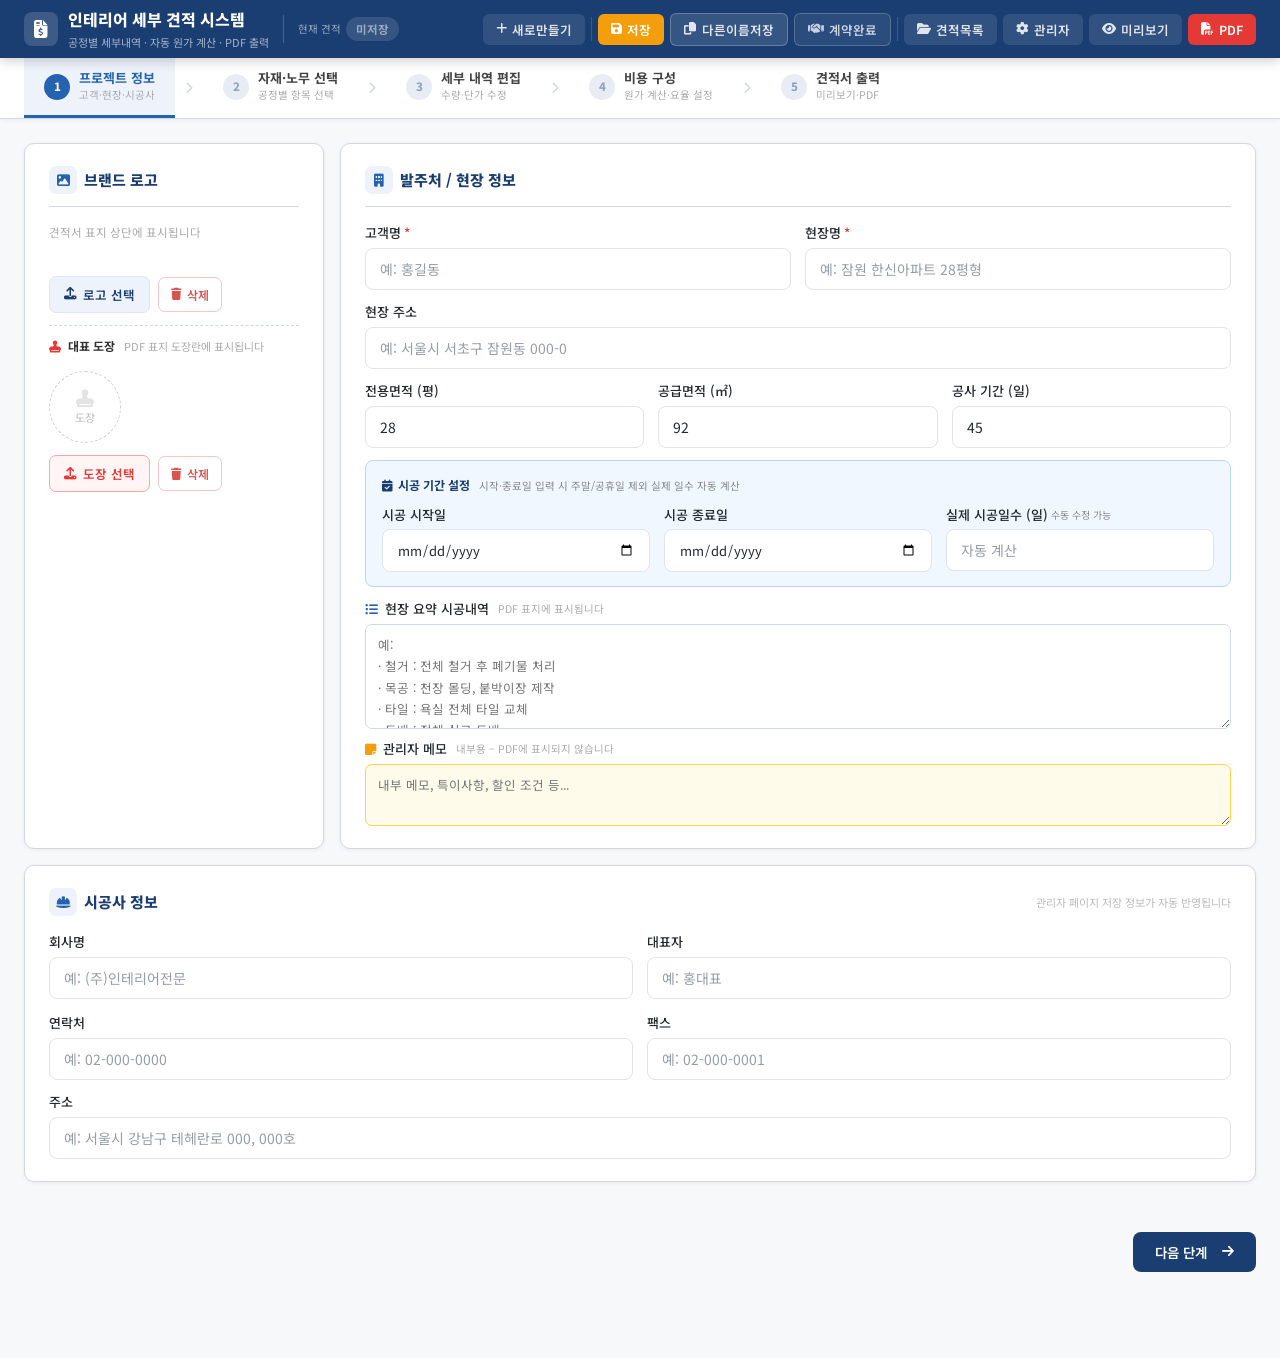
==== commit acb6f9c1: "2026.05.07 - 인테리어 표준계약서 추가 - 세부견적프로그램 자재 노무 소계 표시" ====
--- a/index.html
+++ b/index.html
@@ -704,6 +704,47 @@
   cursor: pointer; border-bottom: 1px solid #f0f4f8; font-size: 12.5px;
 }
 .name-opt:hover { background: #f0f4ff; color: var(--navy); }
+
+/* ★수정 #9: 비견적 행 스타일 */
+.row-non-est td {
+  color: #6b7280 !important;
+  background: #f9fafb !important;
+  opacity: .75;
+}
+.row-non-est td input { color: #6b7280 !important; }
+
+/* ★수정 #12: 반응형 – 모바일/태블릿 */
+@media (max-width: 900px) {
+  .app-header-inner { flex-wrap: wrap; gap: 6px; padding: 8px 12px; }
+  .header-actions { flex-wrap: wrap; gap: 4px; }
+  .hbtn { padding: 5px 9px; font-size: 11.5px; }
+  .app-title { font-size: 14px; }
+  .app-subtitle { display: none; }
+  .app-main { padding: 12px 10px 60px; }
+  .step-nav-inner { padding: 0 8px; }
+  .step-item { padding: 10px 12px; }
+  .step-desc { display: none; }
+  .form-grid-2, .form-grid-3 { grid-template-columns: 1fr 1fr !important; }
+  .edit-table th:nth-child(n+9):nth-child(-n+10) { display: none; }
+  .edit-table td:nth-child(n+9):nth-child(-n+10) { display: none; }
+  .exec-col { display: none; }
+  .card { padding: 14px 12px; }
+}
+@media (max-width: 600px) {
+  .form-grid-2, .form-grid-3 { grid-template-columns: 1fr !important; }
+  .cur-est-wrap { display: none; }
+  .header-divider { display: none; }
+  .hbtn-saveas { display: none; }
+  .step-item { padding: 8px 10px; }
+  .step-num { width: 22px; height: 22px; font-size: 10.5px; }
+  .step-name { font-size: 11.5px; }
+  .step-connector { width: 16px; }
+  .app-main { padding: 8px 6px 60px; }
+  .modal-box { width: 98% !important; max-height: 95vh !important; }
+  .modal-hdr { padding: 12px 14px; }
+  .modal-body { padding: 14px; }
+  .cost-layout { grid-template-columns: 1fr !important; }
+}
 </style>
 </head>
 <body>
@@ -729,6 +770,11 @@
     </div>
 
     <div class="header-actions">
+      <!-- ★수정 #4: 새로만들기 버튼 추가 -->
+      <button class="hbtn hbtn-ghost" onclick="newEstimateWithCheck()" title="새 견적서 작성 (미저장 확인)">
+        <i class="fas fa-plus"></i> 새로만들기
+      </button>
+      <div class="header-divider" style="height:24px;background:rgba(255,255,255,.15)"></div>
       <!-- 저장 (스마트: 최초=팝업, 이후=즉시) -->
       <button class="hbtn hbtn-save" onclick="smartSave()" title="저장 (최초 저장 시 제목 입력)">
         <i class="fas fa-save"></i> 저장
@@ -896,6 +942,35 @@
           <input class="form-input" id="constDays" type="number" value="45" min="1">
         </div>
       </div>
+      <!-- ★수정 #7: 시공 날짜 + 실제 시공일수 자동계산 영역 -->
+      <div style="background:#f0f7ff;border:1.5px solid #bdd6f5;border-radius:8px;padding:14px 16px;margin-top:12px">
+        <div style="font-size:12px;font-weight:700;color:#1a3e72;margin-bottom:10px">
+          <i class="fas fa-calendar-check" style="margin-right:5px"></i>시공 기간 설정
+          <span style="font-size:10.5px;font-weight:400;color:#888;margin-left:6px">시작·종료일 입력 시 주말/공휴일 제외 실제 일수 자동 계산</span>
+        </div>
+        <div class="form-grid-3" style="margin-bottom:0">
+          <div class="form-group">
+            <label class="form-label">시공 시작일</label>
+            <input class="form-input" id="constStartDate" type="date"
+              oninput="window._constDaysActualEdited=false; updateActualDaysDisplay()" style="font-size:13px">
+          </div>
+          <div class="form-group">
+            <label class="form-label">시공 종료일</label>
+            <input class="form-input" id="constEndDate" type="date"
+              oninput="window._constDaysActualEdited=false; updateActualDaysDisplay()" style="font-size:13px">
+          </div>
+          <div class="form-group">
+            <label class="form-label">실제 시공일수 (일)
+              <span style="font-size:10px;color:#888;font-weight:400"> 수동 수정 가능</span>
+            </label>
+            <input class="form-input" id="constDaysActual" type="number" min="1" placeholder="자동 계산"
+              oninput="window._constDaysActualEdited=true; (function(){var cd=document.getElementById('constDays'); if(cd)cd.value=this.value;}).call(this)">
+          </div>
+        </div>
+        <div id="actual-days-badge" style="display:none;margin-top:8px;font-size:11.5px;font-weight:600;color:#1a3e72;background:#dce7f5;border-radius:5px;padding:5px 10px;line-height:1.6">
+          <i class="fas fa-info-circle" style="margin-right:4px"></i>
+        </div>
+      </div>
       <!-- 현장 요약 시공내역 -->
       <div class="form-group" style="margin-top:12px">
         <label class="form-label">
@@ -1069,8 +1144,11 @@
       <strong style="color:var(--navy)">공종 번호</strong>를 클릭해 수정하거나,
       공종 드롭다운으로 다른 공정으로 이동할 수 있습니다.
       <strong style="color:#f59e0b">순서</strong> 드롭다운으로 공종 내 위치를 변경하세요.
-      <span style="color:#dc2626;font-weight:700">🎁서비스</span> 항목은 PDF에 붉은색으로 출력됩니다.
-      <span style="color:#6b7280">🔒잠금</span> 항목은 수정이 불가합니다.
+      <span style="color:#dc2626;font-weight:700">🎁서비스(빨강)</span> PDF 붉은색 출력 ·
+      <span style="color:#d97706;font-weight:700">⚙️관리자전용(주황)</span> 원가관리용 ·
+      <span style="color:#6b7280;font-weight:700">🚫비견적(회색)</span> 합계 미포함 ·
+      <span style="color:#9ca3af">🔒잠금</span> 수정 불가 ·
+      <!-- ★수정 #9 -->
       <span style="color:#f59e0b">★실행단가</span>는 관리자 전용이며 PDF에 미반영됩니다.
     </p>
 
@@ -1102,19 +1180,31 @@
             <th>합계</th>
             <th class="exec-col" title="관리자용 실행단가 – PDF 미반영" style="background:#fef3c7;color:#92400e">실행자재★</th>
             <th class="exec-col" title="관리자용 실행단가 – PDF 미반영" style="background:#fef3c7;color:#92400e">실행노무★</th>
-            <th title="잠금/서비스 상태">상태</th>
+            <!-- ★수정 #9: 상태 컬럼 툴팁 개선 -->
+            <th title="🔒잠금 / 🎁서비스(빨강) / ⚙️관리자전용(주황) / 🚫비견적(회색)" style="min-width:68px">상태</th>
             <th>순서/삭제</th>
           </tr>
         </thead>
         <tbody id="edit-tbody"></tbody>
         <tfoot>
-          <!-- 직접공사비 합계 행 -->
+          <!-- ★수정 #5: 직접공사비 합계 행 – 자재/노무 소계 분리 + 합계 강조 -->
           <tr class="edit-tfoot-row">
-            <td colspan="5" style="text-align:right;font-size:12px;font-weight:600;color:#374151">직접공사비 합계</td>
-            <td id="edit-mat-cell" style="text-align:right;white-space:nowrap;font-size:12px;color:#1a3e72;font-weight:700">0 원</td>
-            <td id="edit-lab-cell" style="text-align:right;white-space:nowrap;font-size:12px;color:#059669;font-weight:700">0 원</td>
-            <td id="edit-total-cell" style="white-space:nowrap;text-align:right;font-weight:800;font-size:13px;color:#1a3e72">0 원</td>
-            <td colspan="4" style="font-size:11px;color:#b45309;text-align:center;font-weight:600;letter-spacing:.3px">★ 관리자 전용 실행단가</td>
+            <td colspan="3" style="text-align:right;font-size:12px;font-weight:700;color:#374151;padding-right:8px">
+              직접공사비 합계
+            </td>
+            <td colspan="2" style="text-align:right;font-size:11px;color:#888;white-space:nowrap">
+              (자재+노무)
+            </td>
+            <td id="edit-mat-cell" style="text-align:right;white-space:nowrap;font-size:12px;color:#1a3e72;font-weight:700;border-top:2px solid #1a3e72">
+              0 원
+              <div style="font-size:9.5px;color:#aaa;font-weight:400;margin-top:1px">자재 소계</div>
+            </td>
+            <td id="edit-lab-cell" style="text-align:right;white-space:nowrap;font-size:12px;color:#059669;font-weight:700;border-top:2px solid #059669">
+              0 원
+              <div style="font-size:9.5px;color:#aaa;font-weight:400;margin-top:1px">노무 소계</div>
+            </td>
+            <td id="edit-total-cell" style="white-space:nowrap;text-align:right;font-weight:800;font-size:14px;color:#fff;background:#1a3e72;border-radius:5px;padding:6px 10px">0 원</td>
+            <td colspan="4" style="font-size:11px;color:#b45309;text-align:center;font-weight:600;letter-spacing:.3px;background:#fffbeb">★ 관리자 전용 실행단가</td>
           </tr>
           <!-- 실행단가 합계 행 -->
           <tr class="edit-tfoot-exec-row">
@@ -1347,6 +1437,39 @@
   </div>
 </div>
 
+<!-- ★수정 #4: 새로만들기 확인 모달 -->
+<div class="modal-overlay" id="new-estimate-confirm-modal">
+  <div class="modal-box modal-box-sm">
+    <div class="modal-hdr">
+      <h2><i class="fas fa-exclamation-triangle" style="color:#f59e0b"></i> 새 견적서 작성</h2>
+      <button class="modal-close-btn" onclick="document.getElementById('new-estimate-confirm-modal').classList.remove('open')"><i class="fas fa-times"></i></button>
+    </div>
+    <div class="modal-body">
+      <p style="font-size:13.5px;color:#374151;line-height:1.7;margin-bottom:6px">
+        현재 작업 중인 견적이 있습니다.<br>
+        <strong style="color:#dc2626">저장하지 않으면 내용이 사라집니다.</strong>
+      </p>
+      <p style="font-size:12px;color:#888;margin-bottom:18px">새로 만들기 전에 저장하시겠습니까?</p>
+      <div style="display:flex;gap:10px;justify-content:flex-end;flex-wrap:wrap">
+        <button class="btn-nav btn-nav-secondary"
+          onclick="document.getElementById('new-estimate-confirm-modal').classList.remove('open')">
+          취소
+        </button>
+        <button class="btn-nav btn-nav-secondary"
+          style="background:#f59e0b;color:#fff;border-color:#f59e0b"
+          onclick="document.getElementById('new-estimate-confirm-modal').classList.remove('open'); smartSave()">
+          <i class="fas fa-save"></i> 저장 후 계속
+        </button>
+        <button class="btn-nav btn-nav-primary"
+          style="background:#dc2626;border-color:#dc2626"
+          onclick="doNewEstimate()">
+          <i class="fas fa-trash-alt"></i> 저장 안 함
+        </button>
+      </div>
+    </div>
+  </div>
+</div>
+
 <!-- ════════════════════════════════════════════
      저장 다이얼로그
 ════════════════════════════════════════════ -->
@@ -1482,7 +1605,185 @@
       applyEstListFilter();
     };
   }
+
+  /* ── #1: URL 파라미터로 견적서 자동 로드 ── */
+  const params = new URLSearchParams(location.search);
+  const loadId = params.get('load_est_id');
+  if (loadId) {
+    setTimeout(() => {
+      if (typeof loadEstimateById === 'function') {
+        loadEstimateById(loadId);
+        showToast('✅ 견적서를 불러왔습니다.');
+      }
+    }, 800);
+  }
+
+  /* ── #8: BroadcastChannel – 관리자 공정명 변경 수신 ── */
+  try {
+    const bc = new BroadcastChannel('iq_proc_update');
+    bc.onmessage = (e) => {
+      if (e.data.type === 'proc_renamed') {
+        const { oldName, newName } = e.data;
+        // detailRows 카테고리명 동기화
+        if (typeof detailRows !== 'undefined') {
+          detailRows.forEach(r => { if (r.category === oldName) r.category = newName; });
+          if (typeof renderEditTable === 'function' && typeof currentStep !== 'undefined' && currentStep === 3) renderEditTable();
+        }
+        // 선택된 자재/노무의 category 동기화
+        if (typeof selectedMats !== 'undefined') {
+          Object.values(selectedMats).forEach(m => { if (m.category === oldName) m.category = newName; });
+        }
+        if (typeof selectedLabs !== 'undefined') {
+          Object.values(selectedLabs).forEach(l => { if (l.category === oldName) l.category = newName; });
+        }
+        if (typeof renderMatBlocks === 'function') renderMatBlocks();
+        if (typeof renderLabBlocks === 'function') renderLabBlocks();
+        showToast(`📌 공정명 동기화: "${oldName}" → "${newName}"`);
+      } else if (e.data.type === 'proc_changed') {
+        if (typeof renderMatBlocks === 'function') renderMatBlocks();
+        if (typeof renderLabBlocks === 'function') renderLabBlocks();
+      }
+    };
+  } catch(e) {}
 });
+
+/* ════════════════════════════════════════════════════════
+   #4: 새로만들기 버튼 – 미저장 변경사항 확인 다이얼로그
+   기존 openNewEstimate/createNew 함수가 없으므로 저장 대화상자에서 처리
+════════════════════════════════════════════════════════ */
+let _currentEstId = null;  // 현재 작업 중인 견적 ID (estimate-save.js와 공유)
+let _hasUnsavedChanges = false;
+
+/* 변경 감지 - 주요 입력 필드에 이벤트 */
+document.addEventListener('DOMContentLoaded', () => {
+  const watchIds = ['clientName','siteName','siteAddress','areaPyeong','areaSqm','constDays',
+                    'companyName','repName','companyTel','companyFax','companyAddr','siteWorkSummary','adminMemo','constDaysActual'];
+  watchIds.forEach(id => {
+    const el = document.getElementById(id);
+    if (el) el.addEventListener('input', () => { _hasUnsavedChanges = true; });
+  });
+});
+
+/* 새 견적 만들기 – 미저장 확인 후 초기화 */
+function newEstimateWithCheck() {
+  if (_hasUnsavedChanges || (typeof detailRows !== 'undefined' && detailRows.length > 0)) {
+    const dialog = document.getElementById('new-estimate-confirm-modal');
+    if (dialog) {
+      dialog.classList.add('open');
+      return;
+    }
+    // 폴백: confirm
+    if (!confirm('현재 작업 중인 견적이 있습니다.\n저장하지 않으면 내용이 사라집니다.\n\n새로 만드시겠습니까?')) return;
+  }
+  doNewEstimate();
+}
+
+function doNewEstimate() {
+  document.getElementById('new-estimate-confirm-modal') && document.getElementById('new-estimate-confirm-modal').classList.remove('open');
+  // 폼 초기화
+  ['clientName','siteName','siteAddress','areaPyeong','areaSqm','constDays',
+   'companyName','repName','companyTel','companyFax','companyAddr','siteWorkSummary','adminMemo',
+   'constDaysActual','constStartDate','constEndDate'].forEach(id => {   // ★수정 #7: 날짜 초기화
+    const el = document.getElementById(id);
+    if (el) {
+      if (id === 'areaPyeong') el.value = '28';
+      else if (id === 'areaSqm') el.value = '92';
+      else if (id === 'constDays') el.value = '45';
+      else el.value = '';
+    }
+  });
+  window._constDaysActualEdited = false;  // ★수정 #7: 수동편집 플래그 초기화
+  const daysBadge = document.getElementById('actual-days-badge');
+  if (daysBadge) daysBadge.style.display = 'none';
+  if (typeof selectedMats !== 'undefined') Object.keys(selectedMats).forEach(k => delete selectedMats[k]);
+  if (typeof selectedLabs !== 'undefined') Object.keys(selectedLabs).forEach(k => delete selectedLabs[k]);
+  if (typeof detailRows !== 'undefined') detailRows.length = 0;
+  _currentEstId = null;
+  _hasUnsavedChanges = false;
+  const badge = document.getElementById('current-est-badge');
+  if (badge) { badge.textContent = '미저장'; badge.className = 'cur-est-badge unsaved'; }
+  const btnC = document.getElementById('btn-contract');
+  if (btnC) btnC.classList.remove('contracted');
+  if (typeof renderMatBlocks === 'function') renderMatBlocks();
+  if (typeof renderLabBlocks === 'function') renderLabBlocks();
+  if (typeof renderEditTable === 'function') renderEditTable();
+  if (typeof goStep === 'function') goStep(1);
+  showToast('✨ 새 견적서를 시작합니다.');
+}
+
+/* save 완료 시 미저장 플래그 리셋 */
+(function patchSmartSave() {
+  const origSmart = window.smartSave;
+  const origConfirm = window.confirmSave;
+  window.confirmSave = function() {
+    origConfirm && origConfirm.apply(this, arguments);
+    _hasUnsavedChanges = false;
+  };
+})();
+
+/* ════════════════════════════════════════════════════════
+   #7: 시공일수 자동계산 (주말/공휴일 제외)
+════════════════════════════════════════════════════════ */
+const KR_HOLIDAYS_EST = {
+  '01-01':1,'03-01':1,'05-05':1,'06-06':1,'08-15':1,
+  '10-03':1,'10-09':1,'12-25':1
+};
+function calcActualDays(startStr, endStr, customHols) {
+  if (!startStr || !endStr) return null;
+  const s = new Date(startStr), e = new Date(endStr);
+  if (isNaN(s) || isNaN(e) || s > e) return null;
+  let total = 0, weekends = 0, holidays = 0;
+  const holSet = new Set(customHols || []);
+  const cur = new Date(s);
+  while (cur <= e) {
+    total++;
+    const dow = cur.getDay();
+    const mmdd = String(cur.getMonth()+1).padStart(2,'0') + '-' + String(cur.getDate()).padStart(2,'0');
+    const ymd  = cur.toISOString().slice(0,10);
+    if (dow === 0 || dow === 6) weekends++;
+    else if (KR_HOLIDAYS_EST[mmdd] || holSet.has(ymd)) holidays++;
+    cur.setDate(cur.getDate() + 1);
+  }
+  const actual = total - weekends - holidays;
+  return { total, weekends, holidays, actual };
+}
+
+function updateActualDaysDisplay() {
+  const s = (document.getElementById('constStartDate') || {}).value;
+  const e = (document.getElementById('constEndDate')   || {}).value;
+  const r = calcActualDays(s, e);
+  const badge    = document.getElementById('actual-days-badge');
+  const manualEl = document.getElementById('constDaysActual');
+  if (!badge) return;
+  if (r) {
+    // ★수정 #7: 배지 텍스트 + 아이콘
+    badge.innerHTML = `<i class="fas fa-info-circle" style="margin-right:5px;color:#2563b0"></i>
+      실제 <strong>${r.actual}일</strong> &nbsp;/&nbsp; 전체 ${r.total}일
+      <span style="color:#888;font-weight:400;margin-left:4px">(주말 ${r.weekends}일 · 공휴일 ${r.holidays}일 제외)</span>`;
+    badge.style.display = '';
+    // 수동 편집 플래그가 없을 때만 자동 반영
+    if (!window._constDaysActualEdited) {
+      if (manualEl) manualEl.value = r.actual;
+      const cd = document.getElementById('constDays');
+      if (cd) cd.value = r.actual;
+    }
+  } else {
+    badge.style.display = 'none';
+  }
+}
+
+/* ════════════════════════════════════════════════════════
+   #12: PDF 캐싱 버그 수정 – doPDF 전 항상 buildEstDoc 재호출
+   pdf.js의 doPDF는 이미 buildEstDoc을 호출하므로 추가 패치 불필요
+   하지만 미리보기 모달도 최신 데이터로 갱신
+════════════════════════════════════════════════════════ */
+(function patchDoPDF() {
+  const _orig = window.doPDF;
+  window.doPDF = function() {
+    if (typeof buildEstDoc === 'function') buildEstDoc(); // 캐시 강제 갱신
+    return _orig && _orig.apply(this, arguments);
+  };
+})();
 </script>
 </body>
 </html>
--- a/css/style.css
+++ b/css/style.css
@@ -0,0 +1,1174 @@
+/* ========================================
+   전역 스타일 및 변수
+======================================== */
+:root {
+    --color-primary: #4A90E2;
+    --color-primary-dark: #357ABD;
+    --color-secondary: #7B8794;
+    --color-success: #5CB85C;
+    --color-danger: #D9534F;
+    --color-warning: #F0AD4E;
+    
+    --color-bg: #F7F8FA;
+    --color-card: #FFFFFF;
+    --color-border: #E1E4E8;
+    --color-text: #24292E;
+    --color-text-light: #586069;
+    --color-text-lighter: #959DA5;
+    
+    --shadow-sm: 0 1px 3px rgba(0,0,0,0.06);
+    --shadow-md: 0 4px 6px rgba(0,0,0,0.07);
+    --shadow-lg: 0 10px 15px rgba(0,0,0,0.1);
+    
+    --radius-sm: 4px;
+    --radius-md: 8px;
+    --radius-lg: 12px;
+    
+    --spacing-xs: 8px;
+    --spacing-sm: 12px;
+    --spacing-md: 16px;
+    --spacing-lg: 24px;
+    --spacing-xl: 32px;
+}
+
+* {
+    margin: 0;
+    padding: 0;
+    box-sizing: border-box;
+}
+
+body {
+    font-family: 'Noto Sans KR', -apple-system, BlinkMacSystemFont, 'Segoe UI', sans-serif;
+    font-size: 14px;
+    line-height: 1.6;
+    color: var(--color-text);
+    background-color: var(--color-bg);
+}
+
+/* ========================================
+   헤더
+======================================== */
+.header {
+    background: var(--color-card);
+    border-bottom: 1px solid var(--color-border);
+    padding: var(--spacing-lg) 0;
+    position: sticky;
+    top: 0;
+    z-index: 100;
+    box-shadow: var(--shadow-sm);
+}
+
+.header-content {
+    max-width: 1400px;
+    margin: 0 auto;
+    padding: 0 var(--spacing-xl);
+    display: flex;
+    justify-content: space-between;
+    align-items: center;
+}
+
+.header-title {
+    font-size: 24px;
+    font-weight: 700;
+    color: var(--color-text);
+    margin-bottom: 4px;
+}
+
+.header-subtitle {
+    font-size: 13px;
+    color: var(--color-text-light);
+    font-weight: 400;
+}
+
+.header-right {
+    display: flex;
+    gap: var(--spacing-sm);
+    align-items: center;
+}
+
+/* ========================================
+   버튼
+======================================== */
+.btn {
+    display: inline-flex;
+    align-items: center;
+    gap: 8px;
+    padding: 10px 20px;
+    font-size: 14px;
+    font-weight: 500;
+    border: none;
+    border-radius: var(--radius-md);
+    cursor: pointer;
+    transition: all 0.2s ease;
+    font-family: inherit;
+}
+
+.btn i {
+    font-size: 14px;
+}
+
+.btn-primary {
+    background: var(--color-primary);
+    color: white;
+}
+
+.btn-primary:hover {
+    background: var(--color-primary-dark);
+    box-shadow: var(--shadow-md);
+}
+
+.btn-secondary {
+    background: white;
+    color: var(--color-text);
+    border: 1px solid var(--color-border);
+}
+
+.btn-secondary:hover {
+    background: var(--color-bg);
+    border-color: var(--color-secondary);
+}
+
+.btn-icon {
+    padding: 10px;
+    width: 40px;
+    justify-content: center;
+}
+
+.btn-large {
+    padding: 14px 32px;
+    font-size: 15px;
+}
+
+.btn:disabled {
+    opacity: 0.5;
+    cursor: not-allowed;
+}
+
+/* ========================================
+   단계 네비게이션
+======================================== */
+.step-nav {
+    background: var(--color-card);
+    border-bottom: 1px solid var(--color-border);
+    padding: var(--spacing-lg) 0;
+}
+
+.step-nav-content {
+    max-width: 1200px;
+    margin: 0 auto;
+    padding: 0 var(--spacing-xl);
+    display: flex;
+    justify-content: space-between;
+    align-items: center;
+}
+
+.step {
+    display: flex;
+    flex-direction: column;
+    align-items: center;
+    gap: 8px;
+    position: relative;
+}
+
+.step-circle {
+    width: 40px;
+    height: 40px;
+    border-radius: 50%;
+    background: white;
+    border: 2px solid var(--color-border);
+    display: flex;
+    align-items: center;
+    justify-content: center;
+    font-weight: 600;
+    color: var(--color-text-lighter);
+    transition: all 0.3s ease;
+}
+
+.step.active .step-circle {
+    background: var(--color-primary);
+    border-color: var(--color-primary);
+    color: white;
+}
+
+.step.completed .step-circle {
+    background: var(--color-success);
+    border-color: var(--color-success);
+    color: white;
+}
+
+.step-label {
+    font-size: 13px;
+    color: var(--color-text-light);
+    font-weight: 500;
+    white-space: nowrap;
+}
+
+.step.active .step-label {
+    color: var(--color-primary);
+    font-weight: 600;
+}
+
+.step-line {
+    flex: 1;
+    height: 2px;
+    background: var(--color-border);
+    margin: 0 16px;
+    align-self: center;
+    margin-bottom: 28px;
+}
+
+/* ========================================
+   메인 컨텐츠
+======================================== */
+.main-content {
+    max-width: 1400px;
+    margin: 0 auto;
+    padding: var(--spacing-xl);
+}
+
+.content-section {
+    display: none;
+}
+
+.content-section.active {
+    display: block;
+    animation: fadeIn 0.3s ease;
+}
+
+@keyframes fadeIn {
+    from {
+        opacity: 0;
+        transform: translateY(10px);
+    }
+    to {
+        opacity: 1;
+        transform: translateY(0);
+    }
+}
+
+/* ========================================
+   카드
+======================================== */
+.card {
+    background: var(--color-card);
+    border: 1px solid var(--color-border);
+    border-radius: var(--radius-lg);
+    padding: var(--spacing-xl);
+    margin-bottom: var(--spacing-lg);
+    box-shadow: var(--shadow-sm);
+}
+
+.card-title {
+    font-size: 18px;
+    font-weight: 600;
+    color: var(--color-text);
+    margin-bottom: var(--spacing-lg);
+    padding-bottom: var(--spacing-md);
+    border-bottom: 1px solid var(--color-border);
+}
+
+/* ========================================
+   폼 요소
+======================================== */
+.form-grid {
+    display: grid;
+    grid-template-columns: repeat(3, 1fr);
+    gap: var(--spacing-lg);
+}
+
+.form-group {
+    display: flex;
+    flex-direction: column;
+    gap: 8px;
+}
+
+.form-group label {
+    font-size: 13px;
+    font-weight: 500;
+    color: var(--color-text);
+}
+
+.form-group input,
+.form-group select {
+    padding: 10px 14px;
+    border: 1px solid var(--color-border);
+    border-radius: var(--radius-md);
+    font-size: 14px;
+    font-family: inherit;
+    color: var(--color-text);
+    background: white;
+    transition: all 0.2s ease;
+}
+
+.form-group input:focus,
+.form-group select:focus {
+    outline: none;
+    border-color: var(--color-primary);
+    box-shadow: 0 0 0 3px rgba(74, 144, 226, 0.1);
+}
+
+.form-group input::placeholder {
+    color: var(--color-text-lighter);
+}
+
+/* ========================================
+   스크롤 인디케이터
+======================================== */
+.scroll-indicator {
+    display: flex;
+    justify-content: center;
+    padding: var(--spacing-lg) 0;
+}
+
+.scroll-indicator i {
+    font-size: 24px;
+    color: var(--color-text-lighter);
+    animation: bounce 2s infinite;
+}
+
+@keyframes bounce {
+    0%, 20%, 50%, 80%, 100% {
+        transform: translateY(0);
+    }
+    40% {
+        transform: translateY(-10px);
+    }
+    60% {
+        transform: translateY(-5px);
+    }
+}
+
+/* ========================================
+   자재 선택
+======================================== */
+.material-category {
+    margin-bottom: var(--spacing-xl);
+}
+
+.category-title {
+    font-size: 16px;
+    font-weight: 600;
+    color: var(--color-text);
+    margin-bottom: var(--spacing-md);
+    display: flex;
+    align-items: center;
+    gap: 10px;
+}
+
+.category-title i {
+    color: var(--color-primary);
+}
+
+.material-grid {
+    display: grid;
+    grid-template-columns: repeat(auto-fill, minmax(280px, 1fr));
+    gap: var(--spacing-md);
+}
+
+.material-item {
+    border: 2px solid var(--color-border);
+    border-radius: var(--radius-md);
+    padding: var(--spacing-md);
+    transition: all 0.2s ease;
+    position: relative;
+}
+
+.material-item:hover {
+    border-color: var(--color-primary);
+    box-shadow: var(--shadow-md);
+}
+
+.material-item input[type="checkbox"] {
+    position: absolute;
+    top: var(--spacing-md);
+    right: var(--spacing-md);
+    width: 20px;
+    height: 20px;
+    cursor: pointer;
+}
+
+.material-item label {
+    cursor: pointer;
+    display: block;
+}
+
+.material-info {
+    display: flex;
+    flex-direction: column;
+    gap: 6px;
+}
+
+.material-name {
+    font-size: 15px;
+    font-weight: 600;
+    color: var(--color-text);
+}
+
+.material-brand {
+    font-size: 13px;
+    color: var(--color-text-light);
+}
+
+.material-price {
+    font-size: 14px;
+    font-weight: 600;
+    color: var(--color-primary);
+    margin-top: 4px;
+}
+
+/* ========================================
+   세부 내역 테이블
+======================================== */
+.details-table-container {
+    overflow-x: auto;
+    margin-bottom: var(--spacing-lg);
+}
+
+.details-table {
+    width: 100%;
+    border-collapse: collapse;
+    font-size: 13px;
+}
+
+.details-table th {
+    background: var(--color-bg);
+    padding: 12px 10px;
+    text-align: left;
+    font-weight: 600;
+    color: var(--color-text);
+    border-bottom: 2px solid var(--color-border);
+    white-space: nowrap;
+}
+
+.details-table td {
+    padding: 12px 10px;
+    border-bottom: 1px solid var(--color-border);
+}
+
+.details-table tbody tr:hover {
+    background: var(--color-bg);
+}
+
+.details-table input {
+    padding: 6px 8px;
+    border: 1px solid var(--color-border);
+    border-radius: var(--radius-sm);
+    font-size: 13px;
+    width: 80px;
+}
+
+.details-table .btn {
+    padding: 6px 12px;
+    font-size: 12px;
+}
+
+.total-row td {
+    background: var(--color-bg);
+    font-weight: 600;
+    padding: 14px 10px;
+}
+
+.text-right {
+    text-align: right;
+}
+
+.add-item-section {
+    padding-top: var(--spacing-md);
+    border-top: 1px solid var(--color-border);
+}
+
+/* ========================================
+   비용 구성
+======================================== */
+.cost-breakdown {
+    display: flex;
+    flex-direction: column;
+    gap: var(--spacing-sm);
+}
+
+.cost-row {
+    display: flex;
+    justify-content: space-between;
+    padding: 12px 0;
+    border-bottom: 1px solid var(--color-border);
+}
+
+.cost-row.subtotal {
+    background: var(--color-bg);
+    padding: 14px var(--spacing-md);
+    margin: var(--spacing-sm) 0;
+    border-radius: var(--radius-md);
+    border: none;
+}
+
+.cost-row.total {
+    background: var(--color-primary);
+    color: white;
+    padding: 18px var(--spacing-md);
+    margin: var(--spacing-md) 0;
+    border-radius: var(--radius-md);
+    font-size: 16px;
+    border: none;
+}
+
+.cost-label {
+    font-size: 14px;
+    color: var(--color-text);
+}
+
+.cost-value {
+    font-size: 14px;
+    font-weight: 600;
+    color: var(--color-text);
+}
+
+.cost-row.total .cost-label,
+.cost-row.total .cost-value {
+    color: white;
+}
+
+.cost-divider {
+    height: 1px;
+    background: var(--color-border);
+    margin: var(--spacing-md) 0;
+}
+
+.rate-settings {
+    margin-top: var(--spacing-xl);
+    padding-top: var(--spacing-xl);
+    border-top: 2px solid var(--color-border);
+}
+
+.rate-settings h3 {
+    font-size: 16px;
+    font-weight: 600;
+    margin-bottom: var(--spacing-md);
+}
+
+/* ========================================
+   견적서 미리보기
+======================================== */
+.preview-container {
+    background: var(--color-bg);
+    padding: var(--spacing-xl);
+    border-radius: var(--radius-md);
+}
+
+.estimate-preview {
+    background: white;
+    max-width: 800px;
+    margin: 0 auto;
+    padding: 60px;
+    box-shadow: var(--shadow-lg);
+}
+
+.estimate-header {
+    text-align: center;
+    margin-bottom: 40px;
+    padding-bottom: 30px;
+    border-bottom: 3px solid var(--color-text);
+}
+
+.estimate-header h1 {
+    font-size: 36px;
+    font-weight: 700;
+    letter-spacing: 8px;
+    margin-bottom: 10px;
+}
+
+.estimate-subtitle {
+    font-size: 14px;
+    color: var(--color-text-light);
+    letter-spacing: 2px;
+}
+
+.estimate-info-section {
+    margin-bottom: 40px;
+}
+
+.info-row {
+    display: flex;
+    padding: 12px 0;
+    border-bottom: 1px solid var(--color-border);
+}
+
+.info-label {
+    font-weight: 600;
+    width: 150px;
+    color: var(--color-text);
+}
+
+.info-value {
+    flex: 1;
+    color: var(--color-text);
+}
+
+.estimate-amount-section {
+    margin: 50px 0;
+}
+
+.amount-box {
+    background: var(--color-bg);
+    border: 2px solid var(--color-primary);
+    border-radius: var(--radius-md);
+    padding: 30px;
+    text-align: center;
+}
+
+.amount-label {
+    font-size: 16px;
+    color: var(--color-text-light);
+    margin-bottom: 10px;
+}
+
+.amount-value {
+    font-size: 42px;
+    font-weight: 700;
+    color: var(--color-primary);
+    margin-bottom: 8px;
+}
+
+.amount-sublabel {
+    font-size: 13px;
+    color: var(--color-text-light);
+}
+
+.estimate-note {
+    background: var(--color-bg);
+    padding: var(--spacing-lg);
+    border-radius: var(--radius-md);
+    margin-bottom: 30px;
+}
+
+.estimate-note p {
+    margin-bottom: 8px;
+    color: var(--color-text);
+    line-height: 1.8;
+}
+
+.estimate-date {
+    text-align: right;
+    padding-top: 30px;
+    border-top: 1px solid var(--color-border);
+}
+
+/* ========================================
+   단계 액션
+======================================== */
+.step-actions {
+    display: flex;
+    justify-content: center;
+    gap: var(--spacing-md);
+    margin-top: var(--spacing-xl);
+}
+
+/* ========================================
+   모달
+======================================== */
+.modal {
+    display: none;
+    position: fixed;
+    top: 0;
+    left: 0;
+    width: 100%;
+    height: 100%;
+    background: rgba(0, 0, 0, 0.5);
+    z-index: 1000;
+    align-items: center;
+    justify-content: center;
+}
+
+.modal.active {
+    display: flex;
+}
+
+.modal-content {
+    background: white;
+    border-radius: var(--radius-lg);
+    max-width: 600px;
+    width: 90%;
+    max-height: 80vh;
+    overflow-y: auto;
+    box-shadow: var(--shadow-lg);
+}
+
+.modal-large {
+    max-width: 900px;
+}
+
+.modal-header {
+    display: flex;
+    justify-content: space-between;
+    align-items: center;
+    padding: var(--spacing-lg);
+    border-bottom: 1px solid var(--color-border);
+}
+
+.modal-header h2 {
+    font-size: 18px;
+    font-weight: 600;
+}
+
+.modal-close {
+    background: none;
+    border: none;
+    font-size: 20px;
+    cursor: pointer;
+    color: var(--color-text-light);
+    padding: 8px;
+}
+
+.modal-close:hover {
+    color: var(--color-text);
+}
+
+.modal-body {
+    padding: var(--spacing-lg);
+}
+
+/* ========================================
+   반응형
+======================================== */
+@media (max-width: 1200px) {
+    .form-grid {
+        grid-template-columns: repeat(2, 1fr);
+    }
+}
+
+@media (max-width: 768px) {
+    .header-content {
+        flex-direction: column;
+        gap: var(--spacing-md);
+    }
+    
+    .step-nav-content {
+        overflow-x: auto;
+    }
+    
+    .form-grid {
+        grid-template-columns: 1fr;
+    }
+    
+    .material-grid {
+        grid-template-columns: 1fr;
+    }
+    
+    .step-actions {
+        flex-direction: column;
+    }
+    
+    .step-actions .btn {
+        width: 100%;
+    }
+    
+    .estimate-preview {
+        padding: 30px 20px;
+    }
+}
+
+/* ========================================
+   관리자 페이지
+======================================== */
+.admin-tabs {
+    background: var(--color-card);
+    border-bottom: 1px solid var(--color-border);
+}
+
+.admin-tabs-content {
+    max-width: 1400px;
+    margin: 0 auto;
+    padding: 0 var(--spacing-xl);
+    display: flex;
+    gap: var(--spacing-md);
+}
+
+.tab-btn {
+    padding: 14px 24px;
+    background: none;
+    border: none;
+    border-bottom: 3px solid transparent;
+    font-size: 14px;
+    font-weight: 500;
+    color: var(--color-text-light);
+    cursor: pointer;
+    transition: all 0.2s ease;
+    display: flex;
+    align-items: center;
+    gap: 8px;
+}
+
+.tab-btn:hover {
+    color: var(--color-primary);
+}
+
+.tab-btn.active {
+    color: var(--color-primary);
+    border-bottom-color: var(--color-primary);
+}
+
+.admin-section {
+    display: none;
+}
+
+.admin-section.active {
+    display: block;
+}
+
+.card-header-with-action {
+    display: flex;
+    justify-content: space-between;
+    align-items: center;
+    margin-bottom: var(--spacing-lg);
+    padding-bottom: var(--spacing-md);
+    border-bottom: 1px solid var(--color-border);
+}
+
+.card-header-with-action .card-title {
+    margin-bottom: 0;
+    padding-bottom: 0;
+    border: none;
+}
+
+.filter-section {
+    margin-bottom: var(--spacing-lg);
+    display: flex;
+    align-items: center;
+    gap: var(--spacing-sm);
+}
+
+.filter-section label {
+    font-weight: 500;
+}
+
+.filter-section select {
+    padding: 8px 12px;
+    border: 1px solid var(--color-border);
+    border-radius: var(--radius-md);
+    font-size: 14px;
+}
+
+.table-container {
+    overflow-x: auto;
+}
+
+.data-table {
+    width: 100%;
+    border-collapse: collapse;
+    font-size: 13px;
+}
+
+.data-table th {
+    background: var(--color-bg);
+    padding: 12px 10px;
+    text-align: left;
+    font-weight: 600;
+    color: var(--color-text);
+    border-bottom: 2px solid var(--color-border);
+    white-space: nowrap;
+}
+
+.data-table td {
+    padding: 12px 10px;
+    border-bottom: 1px solid var(--color-border);
+}
+
+.data-table tbody tr:hover {
+    background: var(--color-bg);
+}
+
+.data-table .btn {
+    padding: 6px 12px;
+    font-size: 12px;
+    margin-right: 4px;
+}
+
+.rates-grid {
+    display: grid;
+    grid-template-columns: repeat(3, 1fr);
+    gap: var(--spacing-lg);
+    margin-bottom: var(--spacing-xl);
+}
+
+.rate-item {
+    display: flex;
+    flex-direction: column;
+    gap: 8px;
+}
+
+.rate-item label {
+    font-weight: 500;
+    font-size: 13px;
+}
+
+.rate-item input {
+    padding: 10px 14px;
+    border: 1px solid var(--color-border);
+    border-radius: var(--radius-md);
+    font-size: 14px;
+}
+
+.rate-desc {
+    font-size: 12px;
+    color: var(--color-text-light);
+}
+
+.action-section {
+    display: flex;
+    justify-content: center;
+    padding-top: var(--spacing-lg);
+    border-top: 1px solid var(--color-border);
+}
+
+.template-list {
+    display: grid;
+    gap: var(--spacing-lg);
+    margin-bottom: var(--spacing-lg);
+}
+
+.template-item {
+    padding: var(--spacing-lg);
+    border: 1px solid var(--color-border);
+    border-radius: var(--radius-md);
+}
+
+.template-item h3 {
+    font-size: 16px;
+    font-weight: 600;
+    margin-bottom: var(--spacing-md);
+}
+
+.checkbox-group {
+    display: flex;
+    flex-wrap: wrap;
+    gap: var(--spacing-md);
+}
+
+.checkbox-group label {
+    display: flex;
+    align-items: center;
+    gap: 6px;
+    font-size: 14px;
+}
+
+.info-box {
+    background: var(--color-bg);
+    padding: var(--spacing-md);
+    border-radius: var(--radius-md);
+    display: flex;
+    align-items: center;
+    gap: var(--spacing-sm);
+}
+
+.info-box i {
+    color: var(--color-primary);
+    font-size: 20px;
+}
+
+.modal-actions {
+    display: flex;
+    justify-content: flex-end;
+    gap: var(--spacing-sm);
+    margin-top: var(--spacing-lg);
+}
+
+/* 세부내역 편집 강화 */
+.details-table input[type="text"],
+.details-table input[type="number"] {
+    width: 100%;
+    padding: 6px 8px;
+    border: 1px solid var(--color-border);
+    border-radius: var(--radius-sm);
+    font-size: 13px;
+}
+
+.details-table input[type="text"]:focus,
+.details-table input[type="number"]:focus {
+    outline: none;
+    border-color: var(--color-primary);
+    box-shadow: 0 0 0 2px rgba(74, 144, 226, 0.1);
+}
+
+.editable-cell {
+    padding: 4px;
+}
+
+/* ========================================
+   유틸리티
+======================================== */
+.mt-lg { margin-top: var(--spacing-lg); }
+.mb-lg { margin-bottom: var(--spacing-lg); }
+.text-center { text-align: center; }
+.text-muted  { color: var(--color-text-light); }
+.fw-bold     { font-weight: 600; }
+
+/* 공통 – card-header-with-action */
+.card-header-with-action {
+    display:flex; justify-content:space-between; align-items:center;
+    margin-bottom:16px; padding-bottom:12px; border-bottom:1px solid var(--color-border);
+}
+.card-header-with-action .card-title { margin-bottom:0; padding-bottom:0; border:none; }
+
+/* 모달 기본 */
+.modal { display:none; position:fixed; inset:0; background:rgba(0,0,0,.5);
+         z-index:1000; align-items:center; justify-content:center; }
+.modal.active { display:flex; }
+.modal-content { background:#fff; border-radius:12px; max-width:600px; width:90%;
+                 max-height:85vh; overflow-y:auto; box-shadow:0 20px 60px rgba(0,0,0,.2); }
+.modal-content.modal-large { max-width:900px; }
+.modal-header { display:flex; justify-content:space-between; align-items:center;
+                padding:18px 24px; border-bottom:1px solid var(--color-border); }
+.modal-header h2 { font-size:17px; font-weight:700; }
+.modal-close { background:none; border:none; font-size:20px; cursor:pointer; color:#586069; padding:6px; }
+.modal-close:hover { color:#24292e; }
+.modal-body  { padding:24px; }
+
+/* 스크롤 인디케이터 */
+.scroll-indicator { display:flex; justify-content:center; padding:16px 0; }
+.scroll-indicator i { font-size:24px; color:#959da5; animation:bounce 2s infinite; }
+@keyframes bounce {
+    0%,20%,50%,80%,100%{transform:translateY(0)}
+    40%{transform:translateY(-10px)} 60%{transform:translateY(-5px)}
+}
+
+/* 세부내역 컨테이너 */
+.details-table-container { overflow-x:auto; margin-bottom:16px; }
+
+/* 표 공통 컨테이너 */
+.table-container { overflow-x:auto; }
+
+/* ══════════════════════════════════════════════════
+   견적서 목록 모달 스타일
+══════════════════════════════════════════════════ */
+
+/* 카드 */
+.est-list-card {
+    background: #fff;
+    border: 1.5px solid #d0d8e4;
+    border-radius: 10px;
+    padding: 16px 18px;
+    transition: border-color .18s, box-shadow .18s;
+}
+.est-list-card:hover {
+    border-color: #1a3e72;
+    box-shadow: 0 3px 14px rgba(26,62,114,.10);
+}
+
+/* 상단 영역 */
+.elc-top  { margin-bottom: 10px; }
+.elc-info { flex: 1; min-width: 0; }
+
+/* 제목 */
+.elc-title {
+    font-size: 15px;
+    font-weight: 700;
+    color: #1a1a2e;
+    margin-bottom: 6px;
+    white-space: nowrap;
+    overflow: hidden;
+    text-overflow: ellipsis;
+}
+
+/* 메타 줄 */
+.elc-meta {
+    display: flex;
+    align-items: center;
+    gap: 8px;
+    flex-wrap: wrap;
+    margin-bottom: 5px;
+}
+.elc-badge {
+    font-size: 11px;
+    font-weight: 700;
+    padding: 2px 9px;
+    border-radius: 99px;
+    white-space: nowrap;
+}
+.badge-final { background: #1a3e72; color: #fff; }
+.badge-first { background: #2563b0; color: #fff; }
+.badge-mid   { background: #dce7f5; color: #1a3e72; }
+
+.elc-client, .elc-site {
+    font-size: 12px;
+    color: #555;
+    display: flex;
+    align-items: center;
+    gap: 4px;
+}
+.elc-client i, .elc-site i { color: #1a3e72; font-size: 11px; }
+
+/* 상세 줄 */
+.elc-detail {
+    display: flex;
+    gap: 14px;
+    flex-wrap: wrap;
+    font-size: 11.5px;
+    color: #888;
+}
+.elc-detail i { color: #1a3e72; margin-right: 3px; }
+
+/* 액션 버튼 줄 */
+.elc-actions {
+    display: flex;
+    gap: 6px;
+    flex-wrap: wrap;
+    padding-top: 10px;
+    border-top: 1px solid #eef1f6;
+}
+.elc-btn {
+    padding: 5px 13px;
+    font-size: 12px;
+    font-weight: 600;
+    border-radius: 5px;
+    cursor: pointer;
+    border: 1.5px solid;
+    transition: .15s;
+    display: flex;
+    align-items: center;
+    gap: 5px;
+    font-family: 'Noto Sans KR', sans-serif;
+}
+.elc-load {
+    background: #1a3e72;
+    color: #fff;
+    border-color: #1a3e72;
+}
+.elc-load:hover { background: #133060; }
+
+.elc-overwrite {
+    background: #fff;
+    color: #f59e0b;
+    border-color: #f59e0b;
+}
+.elc-overwrite:hover { background: #fef3c7; }
+
+.elc-export {
+    background: #fff;
+    color: #2563b0;
+    border-color: #2563b0;
+}
+.elc-export:hover { background: #dce7f5; }
+
+.elc-delete {
+    background: #fff;
+    color: #d9534f;
+    border-color: #d9534f;
+    margin-left: auto;
+}
+.elc-delete:hover { background: #fdf2f2; }
+
+/* 빈 목록 */
+.est-list-empty {
+    text-align: center;
+    padding: 48px 20px;
+    color: #aaa;
+}
+.est-list-empty i {
+    font-size: 42px;
+    margin-bottom: 14px;
+    display: block;
+    color: #d0d8e4;
+}
+.est-list-empty p {
+    font-size: 13.5px;
+    line-height: 1.7;
+}
--- a/css/estimate.css
+++ b/css/estimate.css
@@ -0,0 +1,439 @@
+/* ============================================================
+   estimate.css  v5.0  –  견적서 전문 디자인
+   PDF 캡처 대상 + 화면 미리보기 공용
+============================================================ */
+
+/* ── 폰트 강제 지정 (html2canvas 캡처 시 한글 보장) ─── */
+#estimate-doc-wrap,
+#estimate-doc,
+#estimate-doc * {
+    font-family: 'Noto Sans KR', 'Apple SD Gothic Neo', 'Malgun Gothic', sans-serif !important;
+    box-sizing: border-box;
+    -webkit-print-color-adjust: exact;
+    print-color-adjust: exact;
+}
+
+#estimate-doc-wrap { background: #f0f4f8; }
+#estimate-doc      { background: #f0f4f8; }
+
+/* ━━━━━━━━━━━━━━━━━━━━━━━━━━━━━━━━━━━━
+   A4 페이지 공통
+━━━━━━━━━━━━━━━━━━━━━━━━━━━━━━━━━━━━ */
+.est-page {
+    width: 794px;              /* A4 @ 96dpi */
+    /* min-height 제거 – PDF 캡처 시 실제 콘텐츠 높이만 사용 */
+    margin: 0 auto 32px;
+    background: #fff;
+    padding: 38px 48px 26px;   /* 하단 여백 최소화: 36→26 */
+    box-shadow: 0 2px 24px rgba(0,0,0,.10);
+    position: relative;
+    overflow: visible;
+}
+
+/* ── PDF 캡처 전용 (estimate-doc-wrap 내부) ───────────
+   min-height 강제 없이 실제 콘텐츠 높이만 사용
+   → 빈 공백 페이지 방지
+──────────────────────────────────────────────────── */
+#estimate-doc-wrap .est-page {
+    min-height: unset !important;   /* min-height 완전 제거 */
+    height: auto !important;
+    overflow: visible !important;
+    margin-bottom: 0 !important;    /* 페이지 간 간격 제거 */
+    box-shadow: none !important;
+}
+
+/* 화면 미리보기용 래퍼 안에서는 A4 비율 유지 (선택적) */
+#screen-preview-wrap .est-page {
+    min-height: 1123px;
+    margin-bottom: 32px;
+}
+
+/* ━━━━━━━━━━━━━━━━━━━━━━━━━━━━━━━━━━━━
+   PAGE 1 – 표지
+━━━━━━━━━━━━━━━━━━━━━━━━━━━━━━━━━━━━ */
+.cov-topbar {
+    display: flex;
+    justify-content: space-between;
+    align-items: flex-end;
+    border-bottom: 3.5px solid #1a3e72;
+    padding-bottom: 14px;
+    margin-bottom: 28px;
+}
+.cov-title-main {
+    font-size: 40px;
+    font-weight: 800;
+    letter-spacing: 14px;
+    color: #1a3e72;
+    line-height: 1.1;
+}
+.cov-title-sub {
+    font-size: 13px;
+    letter-spacing: 4px;
+    color: #888;
+    margin-top: 4px;
+}
+.cov-date-block {
+    text-align: right;
+    font-size: 12px;
+    color: #555;
+    line-height: 1.8;
+}
+.cov-date-block strong { font-size: 14px; color: #1a3e72; letter-spacing: 2px; }
+
+/* 발주처 정보 테이블 */
+.cov-info-block {
+    border: 1.5px solid #c0cfe0;
+    border-radius: 6px;
+    overflow: hidden;
+    margin-bottom: 28px;
+}
+.cov-info-row {
+    display: flex;
+    border-bottom: 1px solid #dde6f0;
+}
+.cov-info-row:last-child { border-bottom: none; }
+.cov-info-label {
+    background: #1a3e72;
+    color: #fff;
+    font-size: 12px;
+    font-weight: 700;
+    padding: 12px 18px;
+    width: 130px;
+    display: flex;
+    align-items: center;
+    letter-spacing: 2px;
+    flex-shrink: 0;
+    gap: 6px;
+}
+.cov-info-label span { font-size: 9px; font-weight: 400; opacity: .7; }
+.cov-info-value {
+    padding: 12px 18px;
+    font-size: 14px;
+    font-weight: 600;
+    color: #1a1a2e;
+    flex: 1;
+    display: flex;
+    align-items: center;
+}
+
+/* 금액 박스 – 파란 배경 제거, 테두리 스타일로 변경 */
+.cov-amount-wrap {
+    background: #fff;
+    border: 2px solid #1a3e72;
+    border-radius: 8px;
+    padding: 18px 28px;
+    margin: 20px 0;
+    display: flex;
+    justify-content: space-between;
+    align-items: center;
+}
+.cov-amount-left {
+    flex: 1;
+}
+.cov-amount-label {
+    color: #1a3e72;
+    font-size: 11px;
+    font-weight: 700;
+    letter-spacing: 3px;
+    margin-bottom: 6px;
+    opacity: .75;
+}
+.cov-amount-krw {
+    color: #1a1a2e;
+    font-size: 13px;
+    letter-spacing: 1px;
+    margin-bottom: 4px;
+}
+.cov-amount-num {
+    color: #1a3e72;
+    font-size: 28px;
+    font-weight: 800;
+    letter-spacing: 2px;
+    line-height: 1.2;
+}
+.cov-amount-note {
+    color: #888;
+    font-size: 10.5px;
+    margin-top: 5px;
+}
+.cov-stamp-area {
+    text-align: center;
+    color: #555;
+    font-size: 12px;
+    padding-left: 20px;
+}
+.cov-stamp-box {
+    width: 72px;
+    height: 72px;
+    border: 2px dashed #1a3e72;
+    border-radius: 50%;
+    display: flex;
+    align-items: center;
+    justify-content: center;
+    color: #1a3e72;
+    font-size: 12px;
+    margin: 0 auto 6px;
+    letter-spacing: 2px;
+    opacity: .55;
+}
+/* 도장 이미지 (업로드 시) */
+.cov-stamp-img {
+    width: 80px;
+    height: 80px;
+    object-fit: contain;
+    margin: 0 auto 6px;
+    display: block;
+    border-radius: 50%;
+    border: 1.5px dashed #e53935;
+    background: transparent;
+}
+
+/* 비고·회사 */
+.cov-remark {
+    background: #f4f7fb;
+    border-left: 4px solid #1a3e72;
+    padding: 12px 18px;
+    font-size: 12px;
+    color: #444;
+    border-radius: 0 6px 6px 0;
+    margin-bottom: 28px;
+    line-height: 1.9;
+}
+.cov-company {
+    border-top: 2px solid #1a3e72;
+    padding-top: 16px;
+    display: flex;
+    justify-content: space-between;
+    align-items: flex-start;
+}
+.cov-company-name   { font-size: 17px; font-weight: 800; color: #1a3e72; margin-bottom: 6px; }
+.cov-company-detail { font-size: 12px; color: #666; line-height: 1.8; }
+
+/* ━━━━━━━━━━━━━━━━━━━━━━━━━━━━━━━━━━━━
+   페이지 공통 타이틀
+━━━━━━━━━━━━━━━━━━━━━━━━━━━━━━━━━━━━ */
+.page-title {
+    font-size: 22px;
+    font-weight: 800;
+    color: #1a3e72;
+    text-align: center;
+    letter-spacing: 8px;
+    margin-bottom: 24px;
+    padding-bottom: 12px;
+    border-bottom: 2.5px solid #1a3e72;
+}
+
+/* ━━━━━━━━━━━━━━━━━━━━━━━━━━━━━━━━━━━━
+   PAGE 2 – 공사원가계산서
+━━━━━━━━━━━━━━━━━━━━━━━━━━━━━━━━━━━━ */
+.cost-calc-table {
+    width: 100%;
+    border-collapse: collapse;
+    font-size: 13px;
+    margin-bottom: 14px;
+}
+.cost-calc-table th {
+    background: #1a3e72;
+    color: #fff;
+    padding: 10px 14px;
+    text-align: center;
+    font-weight: 700;
+    letter-spacing: 2px;
+    border: 1px solid #1a3e72;
+}
+.cost-calc-table td {
+    padding: 9px 14px;
+    border: 1px solid #d0d8e4;
+    vertical-align: middle;
+}
+.cost-calc-table .lv1 td     { background: #edf2fb; font-weight: 700; color: #1a3e72; font-size: 13.5px; }
+.cost-calc-table .lv2 td     { background: #f7faff; padding-left: 26px; color: #444; font-size: 12.5px; }
+.cost-calc-table .subtotal td{ background: #dce7f5; font-weight: 700; color: #1a3e72; font-size: 13.5px; }
+.cost-calc-table .total-row td{background: #1a3e72; color: #fff; font-weight: 800; font-size: 14.5px; }
+.cost-calc-table .num        { text-align: right; font-variant-numeric: tabular-nums; }
+.cost-calc-table .formula    { font-size: 11.5px; color: #888; }
+
+/* ━━━━━━━━━━━━━━━━━━━━━━━━━━━━━━━━━━━━
+   PAGE 3+ – 세부내역서 (여백 최소화)
+━━━━━━━━━━━━━━━━━━━━━━━━━━━━━━━━━━━━ */
+.detail-section { margin-bottom: 8px; }   /* 16→8 */
+
+/* 공정 헤더 바 */
+.proc-header {
+    display: flex;
+    align-items: center;
+    background: #1a3e72;
+    color: #fff;
+    padding: 5px 10px;           /* 8→5 / 14→10 */
+    border-radius: 4px 4px 0 0;
+    font-size: 12.5px;           /* 13.5→12.5 */
+    font-weight: 700;
+    letter-spacing: 0.5px;
+    gap: 8px;
+}
+.proc-num {
+    background: rgba(255,255,255,.25);
+    border-radius: 3px;
+    padding: 2px 9px;
+    font-size: 11px;
+    letter-spacing: 0;
+    font-weight: 700;
+    flex-shrink: 0;
+}
+.proc-total-badge {
+    margin-left: auto;
+    background: rgba(255,255,255,.2);
+    border-radius: 4px;
+    padding: 2px 14px;
+    font-size: 12px;
+    font-weight: 600;
+    letter-spacing: 0;
+    white-space: nowrap;
+}
+
+/* 세부 테이블 */
+.detail-table {
+    width: 100%;
+    border-collapse: collapse;
+    font-size: 11px;             /* 12→11 */
+    margin-bottom: 0;
+}
+.detail-table th {
+    background: #2563b0;
+    color: #fff;
+    padding: 5px 7px;            /* 8→5 / 9→7 */
+    text-align: center;
+    font-weight: 700;
+    border: 1px solid #1a4e96;
+    white-space: nowrap;
+    font-size: 11px;             /* 12→11 */
+}
+.detail-table td {
+    padding: 4px 7px;            /* 7→4 / 9→7 */
+    border: 1px solid #dde6f0;
+    vertical-align: middle;
+    font-size: 11px;             /* 12→11 */
+}
+.detail-table tbody tr:nth-child(even) td { background: #f7faff; }
+.detail-table .r { text-align: right; }
+.detail-table .c { text-align: center; }
+.detail-table .name-cell  { font-weight: 600; color: #1a1a2e; }
+.detail-table .brand-cell { font-size: 11px; color: #666; }
+.detail-table .bold       { font-weight: 700; color: #1a3e72; }
+
+/* 소계 행 */
+.detail-table .subtotal-tr td {
+    background: #dce7f5;
+    font-weight: 700;
+    color: #1a3e72;
+    border-top: 1.5px solid #2563b0;
+    font-size: 11.5px;           /* 12.5→11.5 */
+}
+
+/* 직접공사비 합계 */
+.grand-total-row {
+    background: #1a3e72;
+    color: #fff;
+    font-weight: 800;
+    font-size: 13.5px;
+    padding: 11px 16px;
+    display: flex;
+    justify-content: space-between;
+    margin-top: 2px;
+    border-radius: 0 0 5px 5px;
+    letter-spacing: 1px;
+}
+
+/* ── 표지 시공내역 요약 ──────────────────────── */
+.cov-summary-block {
+    border: 1.5px solid #c0cfe0;
+    border-radius: 6px;
+    overflow: hidden;
+    margin: 16px 0 20px;
+}
+.cov-summary-title {
+    background: #2563b0;
+    color: #fff;
+    font-size: 11.5px;
+    font-weight: 700;
+    letter-spacing: 3px;
+    padding: 7px 16px;
+}
+.cov-summary-body {
+    padding: 10px 16px;
+    font-size: 12px;
+    color: #333;
+    line-height: 1.85;
+    white-space: pre-wrap;
+}
+
+/* ── PDF 서비스 행 ──────────────────────────── */
+.pdf-service-row td {
+    color: #dc2626 !important;
+    font-weight: 700 !important;
+}
+
+/* ━━━━━━━━━━━━━━━━━━━━━━━━━━━━━━━━━━━━
+   행 잘림 방지 (PDF·인쇄 공통)
+━━━━━━━━━━━━━━━━━━━━━━━━━━━━━━━━━━━━ */
+/* 공정 헤더는 다음 요소와 분리되지 않도록 */
+.proc-header {
+    break-after: avoid;
+    page-break-after: avoid;
+}
+/* 테이블 행이 중간에 잘리지 않도록 */
+.detail-table tr {
+    break-inside: avoid;
+    page-break-inside: avoid;
+}
+/* 공정 섹션 전체도 가능하면 분리 안 함 */
+.detail-section {
+    break-inside: avoid;
+    page-break-inside: avoid;
+}
+
+/* ── 인쇄 최적화 ───────────────────────────────── */
+@media print {
+    @page {
+        size: A4 portrait;
+        margin: 0;
+    }
+    body { background: #fff !important; }
+    header, nav, .step-actions, #toast-msg,
+    .step-nav, .step-header { display: none !important; }
+    #estimate-doc-wrap {
+        position: static !important;
+        left: 0 !important;
+        width: 100% !important;
+        background: #fff !important;
+        padding: 0 !important;
+        margin: 0 !important;
+    }
+    #estimate-doc {
+        background: #fff !important;
+    }
+    .est-page {
+        width: 100% !important;
+        min-height: auto !important;
+        height: auto !important;
+        box-shadow: none !important;
+        margin: 0 !important;
+        padding: 14mm 16mm 12mm !important;
+        page-break-after: always;
+        break-after: page;
+        overflow: visible !important;
+    }
+    .est-page:last-child {
+        page-break-after: avoid;
+        break-after: avoid;
+    }
+    /* 행 잘림 방지 */
+    .detail-table tr {
+        break-inside: avoid !important;
+        page-break-inside: avoid !important;
+    }
+    .proc-header {
+        break-after: avoid !important;
+        page-break-after: avoid !important;
+    }
+}
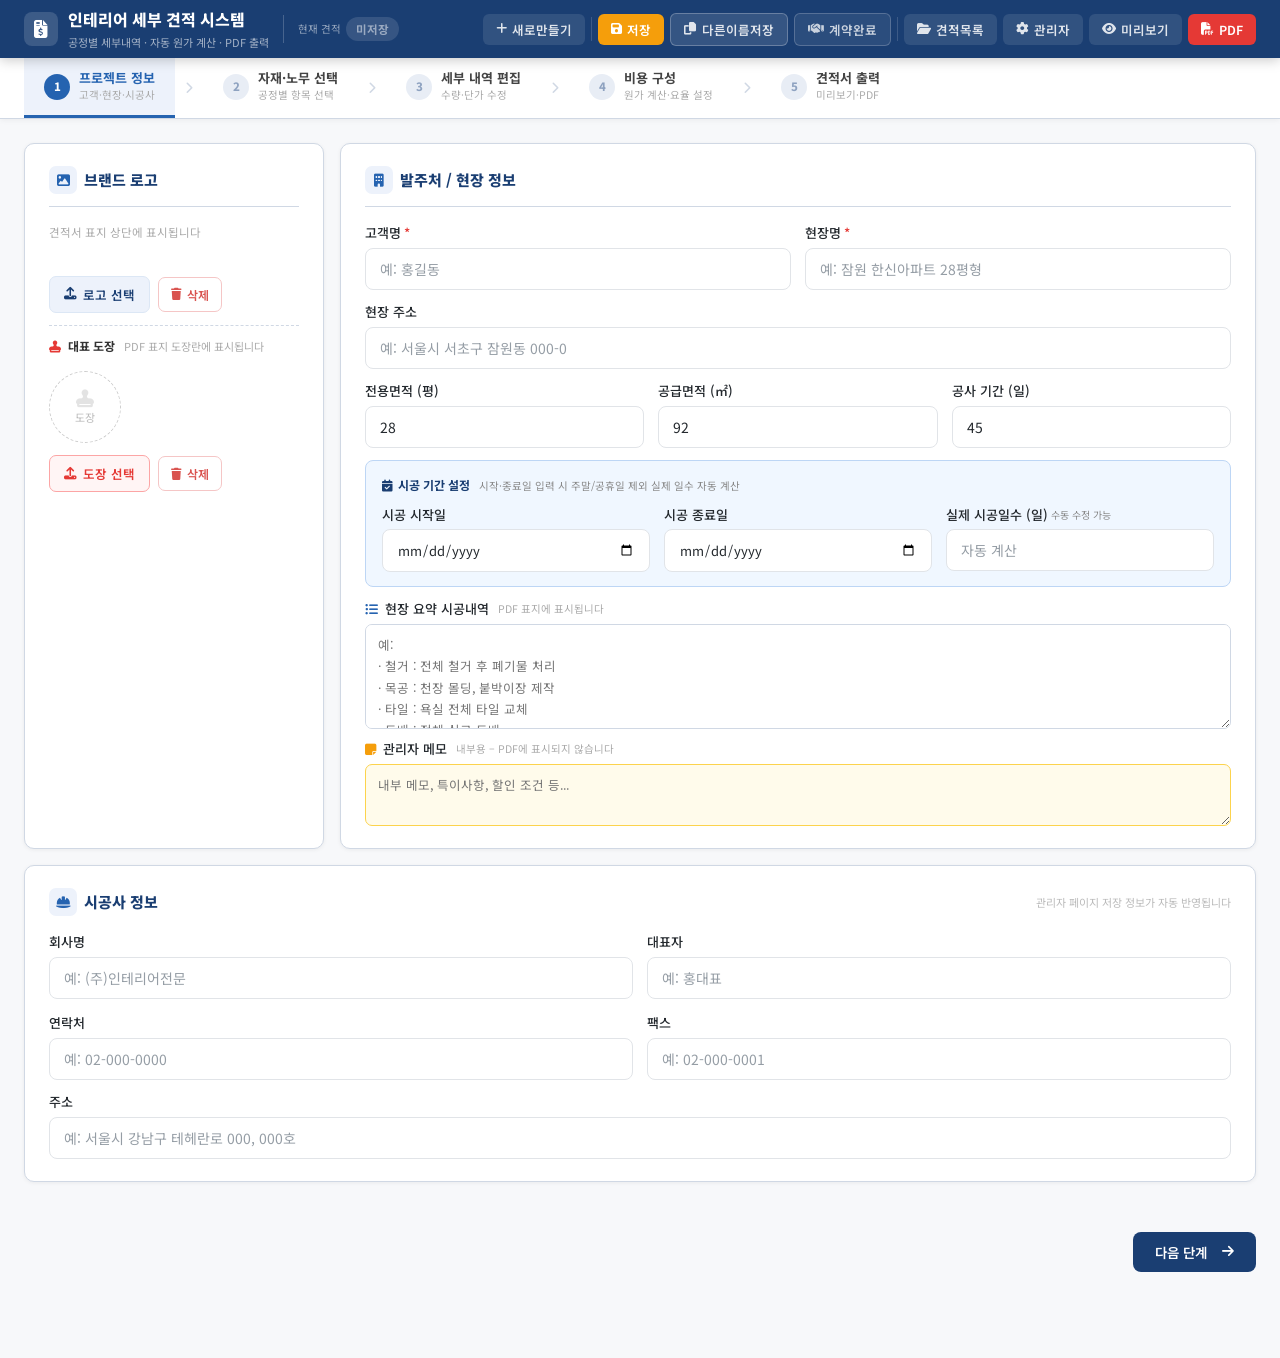
==== commit c5ebc544: "Add files via upload 콘솔에러로 견적서 이관버튼 추가" ====
--- a/index.html
+++ b/index.html
@@ -82,6 +82,20 @@
 .cur-est-badge.unsaved    { background: rgba(255,255,255,.12); color: rgba(255,255,255,.5); }
 .cur-est-badge.saved      { background: #22c55e; color: #fff; }
 .cur-est-badge.contracted { background: #10b981; color: #fff; }
+
+/* ☁ 동기화 상태 배지 */
+.sync-status-badge {
+  display:inline-flex; align-items:center; gap:4px;
+  font-size:10.5px; font-weight:600; padding:3px 10px;
+  border-radius:99px; white-space:nowrap;
+  position:absolute; bottom:-24px; right:16px;
+  pointer-events:none; transition:opacity .3s;
+}
+.sync-status-badge.sync-syncing { background:rgba(255,255,255,.15); color:rgba(255,255,255,.8); }
+.sync-status-badge.sync-ok      { background:#22c55e; color:#fff; }
+.sync-status-badge.sync-offline { background:rgba(255,200,0,.25); color:#ffe066; }
+.sync-status-badge.sync-error   { background:rgba(220,38,38,.25);  color:#fca5a5; }
+.est-cloud-badge { font-size:14px; color:#60a5fa; margin-left:auto; opacity:.7; }
 
 /* 견적 목록 카드 상태 */
 .est-card.contracted { border-color: #10b981 !important; background: #f0fdf4 !important; }
@@ -801,6 +815,8 @@
         <i class="fas fa-file-pdf"></i> PDF
       </button>
     </div>
+    <!-- ☁ 동기화 상태 배지 -->
+    <span id="sync-status-badge" class="sync-status-badge" style="display:none"></span>
   </div>
 </header>
 
@@ -1531,6 +1547,11 @@
             <button class="btn-nav btn-nav-primary" style="font-size:12px;padding:7px 16px" onclick="smartSave();closeEstimateList();">
               <i class="fas fa-save"></i> 현재 견적 저장
             </button>
+            <button class="btn-nav btn-nav-secondary" id="btn-migrate-cloud"
+              style="font-size:12px;padding:7px 14px;background:#3b82f6;color:#fff;border-color:#3b82f6"
+              onclick="migrateLocalToCloud()">
+              <i class="fas fa-cloud-upload-alt"></i> 로컬→클라우드 이관
+            </button>
           </div>
         </div>
         <!-- 필터 -->
@@ -1777,13 +1798,54 @@
    pdf.js의 doPDF는 이미 buildEstDoc을 호출하므로 추가 패치 불필요
    하지만 미리보기 모달도 최신 데이터로 갱신
 ════════════════════════════════════════════════════════ */
+/* ── patchDoPDF: 중복 buildEstDoc 제거 ──
+   pdf.js doPDF 내부에서 recalc() + buildEstDoc() + 50ms 대기를 처리하므로
+   여기서 추가 호출 불필요. 원본 doPDF 그대로 실행. */
 (function patchDoPDF() {
-  const _orig = window.doPDF;
-  window.doPDF = function() {
-    if (typeof buildEstDoc === 'function') buildEstDoc(); // 캐시 강제 갱신
-    return _orig && _orig.apply(this, arguments);
-  };
+  // patch 불필요 – doPDF 자체에서 recalc+buildEstDoc 보장
 })();
+
+/* ════════════════════════════════════════════════════════
+   로컬 → Supabase 이관 함수 (버튼 클릭용)
+════════════════════════════════════════════════════════ */
+async function migrateLocalToCloud() {
+  const btn  = document.getElementById('btn-migrate-cloud');
+  const list = JSON.parse(localStorage.getItem('iq_estimates') || '[]');
+
+  if (list.length === 0) {
+    alert('이관할 로컬 견적서가 없습니다.');
+    return;
+  }
+
+  if (!confirm(`로컬에 저장된 견적서 ${list.length}건을 클라우드(Supabase)로 이관합니다.\n계속하시겠습니까?`)) return;
+
+  // 버튼 비활성화
+  if (btn) { btn.disabled = true; btn.innerHTML = '<i class="fas fa-spinner fa-spin"></i> 이관 중…'; }
+
+  let ok = 0, fail = 0, failList = [];
+
+  for (const r of list) {
+    try {
+      await _sbUpsert(r);
+      ok++;
+    } catch(e) {
+      fail++;
+      failList.push(r.title || r.id);
+      console.warn('[이관 실패]', r.title, e.message);
+    }
+  }
+
+  // 버튼 복구
+  if (btn) { btn.disabled = false; btn.innerHTML = '<i class="fas fa-cloud-upload-alt"></i> 로컬→클라우드 이관'; }
+
+  if (fail === 0) {
+    alert(`✅ 이관 완료!\n\n총 ${ok}건 모두 클라우드에 업로드되었습니다.\n이제 다른 PC에서도 견적 목록을 볼 수 있습니다.`);
+    // 목록 새로고침
+    loadEstimatesFromCloud().then(() => renderEstimateList());
+  } else {
+    alert(`이관 결과\n✅ 성공: ${ok}건\n❌ 실패: ${fail}건\n\n실패 항목:\n${failList.join('\n')}\n\n실패 항목은 개별 저장을 시도해 주세요.`);
+  }
+}
 </script>
 </body>
 </html>
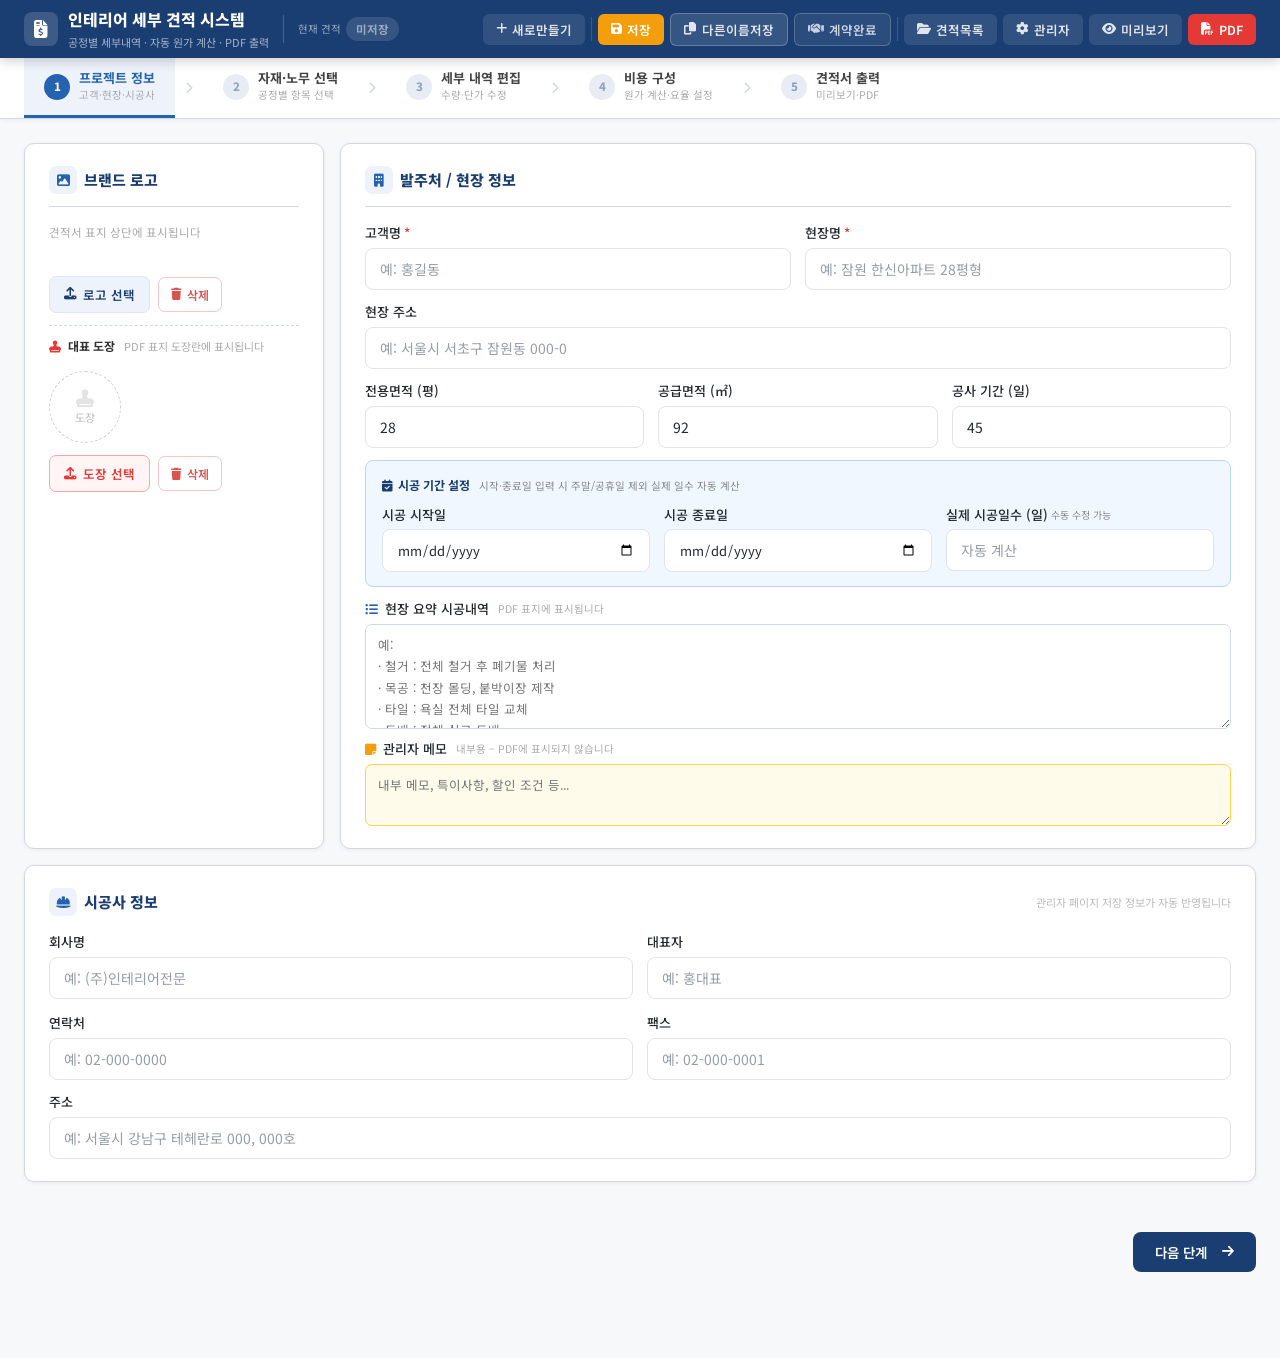
==== commit 6a7640a6: "마감자재 템클릿 생성 마감자재 템클릿 생성 SupaBase 연동" ====
--- a/index.html
+++ b/index.html
@@ -1734,13 +1734,34 @@
 
 /* save 완료 시 미저장 플래그 리셋 */
 (function patchSmartSave() {
-  const origSmart = window.smartSave;
   const origConfirm = window.confirmSave;
   window.confirmSave = function() {
     origConfirm && origConfirm.apply(this, arguments);
     _hasUnsavedChanges = false;
   };
 })();
+
+/* ════════════════════════════════════════════════════════
+   창 닫기 / 새로고침 시 미저장 경고 (beforeunload)
+   - 저장 버튼을 누른 경우(_hasUnsavedChanges=false) → 경고 없음
+   - 저장 없이 내용 작성 후 창 닫으면 → 브라우저 기본 경고 팝업
+════════════════════════════════════════════════════════ */
+window.addEventListener('beforeunload', (e) => {
+  // 미저장 변경사항 OR 세부내역 작성 내용이 있을 때만 경고
+  const hasDetail  = typeof detailRows !== 'undefined' && detailRows.length > 0;
+  const hasUnsaved = _hasUnsavedChanges;
+
+  // 현재 ID가 있고(저장된 적 있음) 미저장 변경 없으면 → 경고 안 함
+  const currentId = typeof _currentEstimateId !== 'undefined' ? _currentEstimateId : null;
+  if (currentId && !hasUnsaved) return;
+
+  // 아무 내용도 없으면 경고 안 함
+  if (!hasUnsaved && !hasDetail) return;
+
+  // 미저장 내용 있을 때 브라우저 기본 경고 표시
+  e.preventDefault();
+  e.returnValue = '저장하지 않은 견적 내용이 있습니다. 페이지를 나가시겠습니까?';
+});
 
 /* ════════════════════════════════════════════════════════
    #7: 시공일수 자동계산 (주말/공휴일 제외)
--- a/css/estimate.css
+++ b/css/estimate.css
@@ -373,6 +373,16 @@
     font-weight: 700 !important;
 }
 
+/* ── PDF 비견적 행 (※참고 – 합계 미포함) ──── */
+.pdf-nonest-row td {
+    color: #9ca3af !important;
+    font-style: italic !important;
+    background: #fafafa !important;
+}
+.pdf-nonest-row td.r {
+    text-decoration: none;
+}
+
 /* ━━━━━━━━━━━━━━━━━━━━━━━━━━━━━━━━━━━━
    행 잘림 방지 (PDF·인쇄 공통)
 ━━━━━━━━━━━━━━━━━━━━━━━━━━━━━━━━━━━━ */
